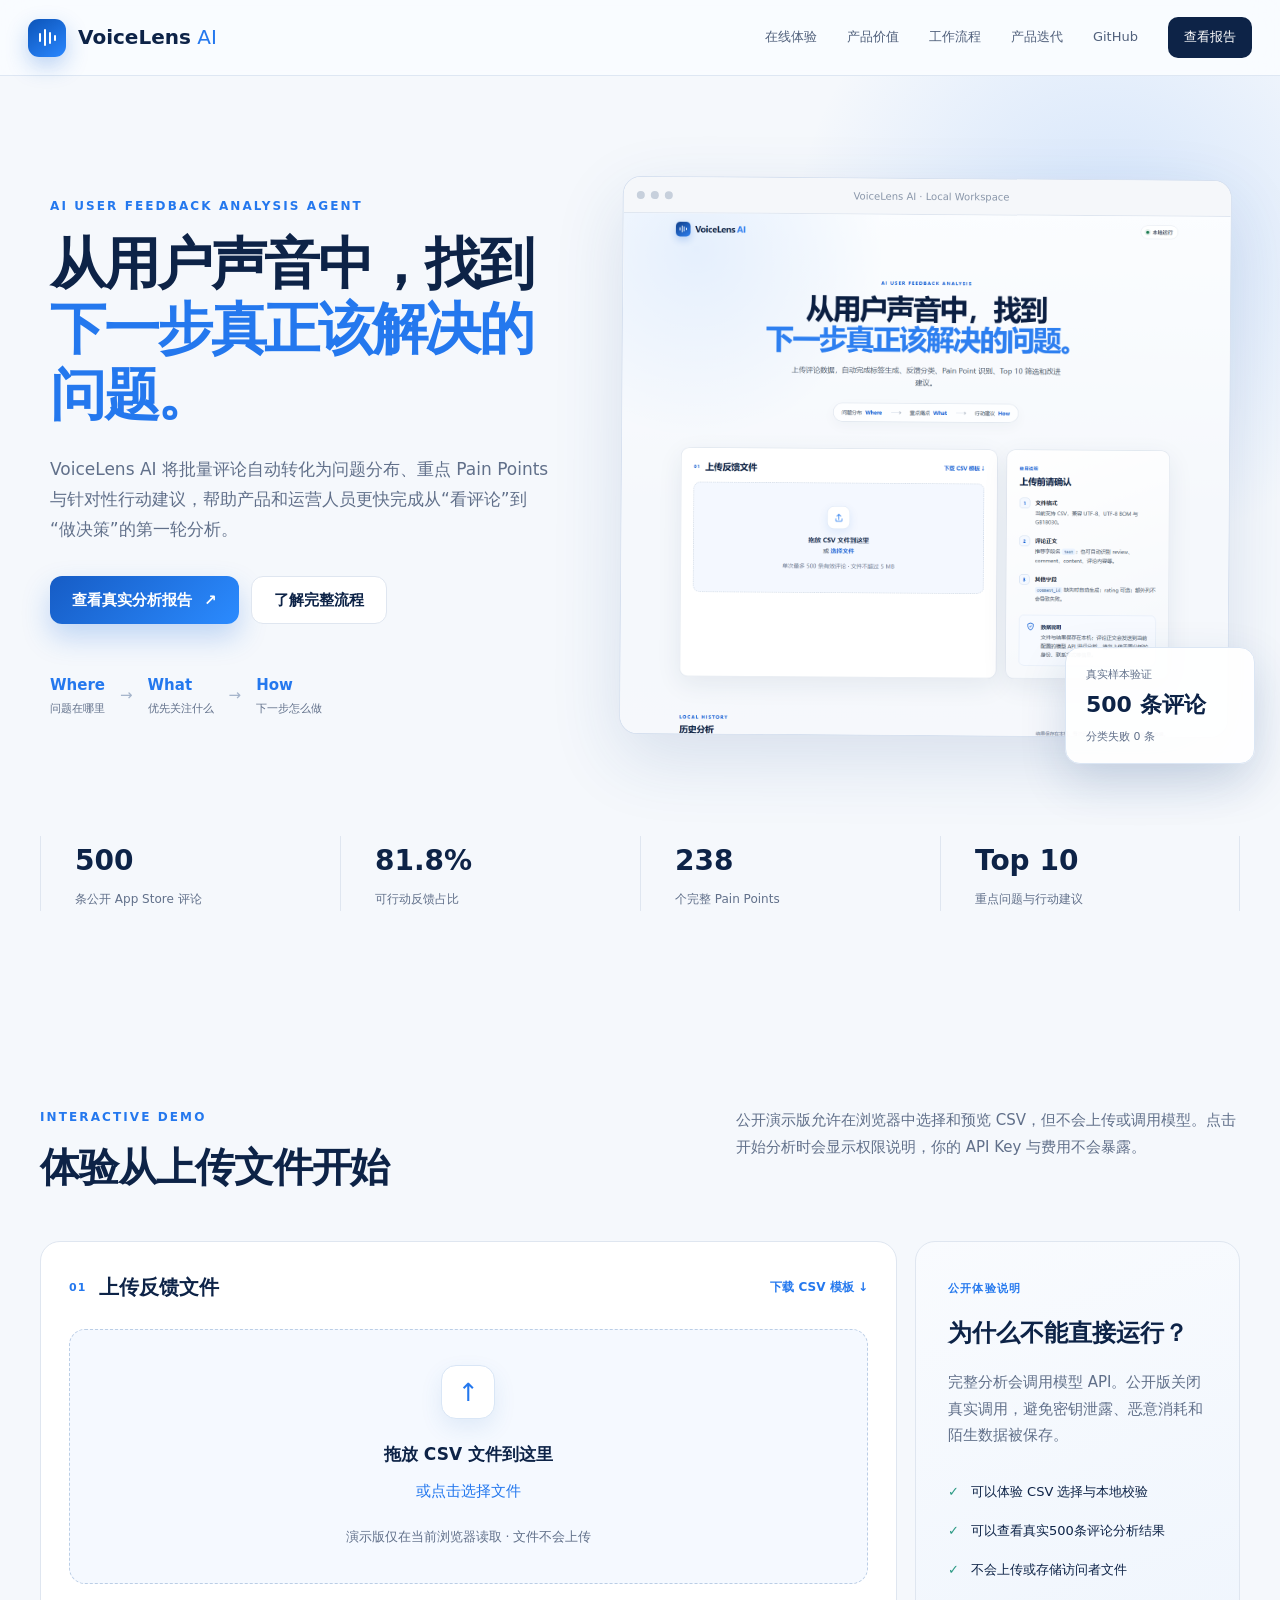
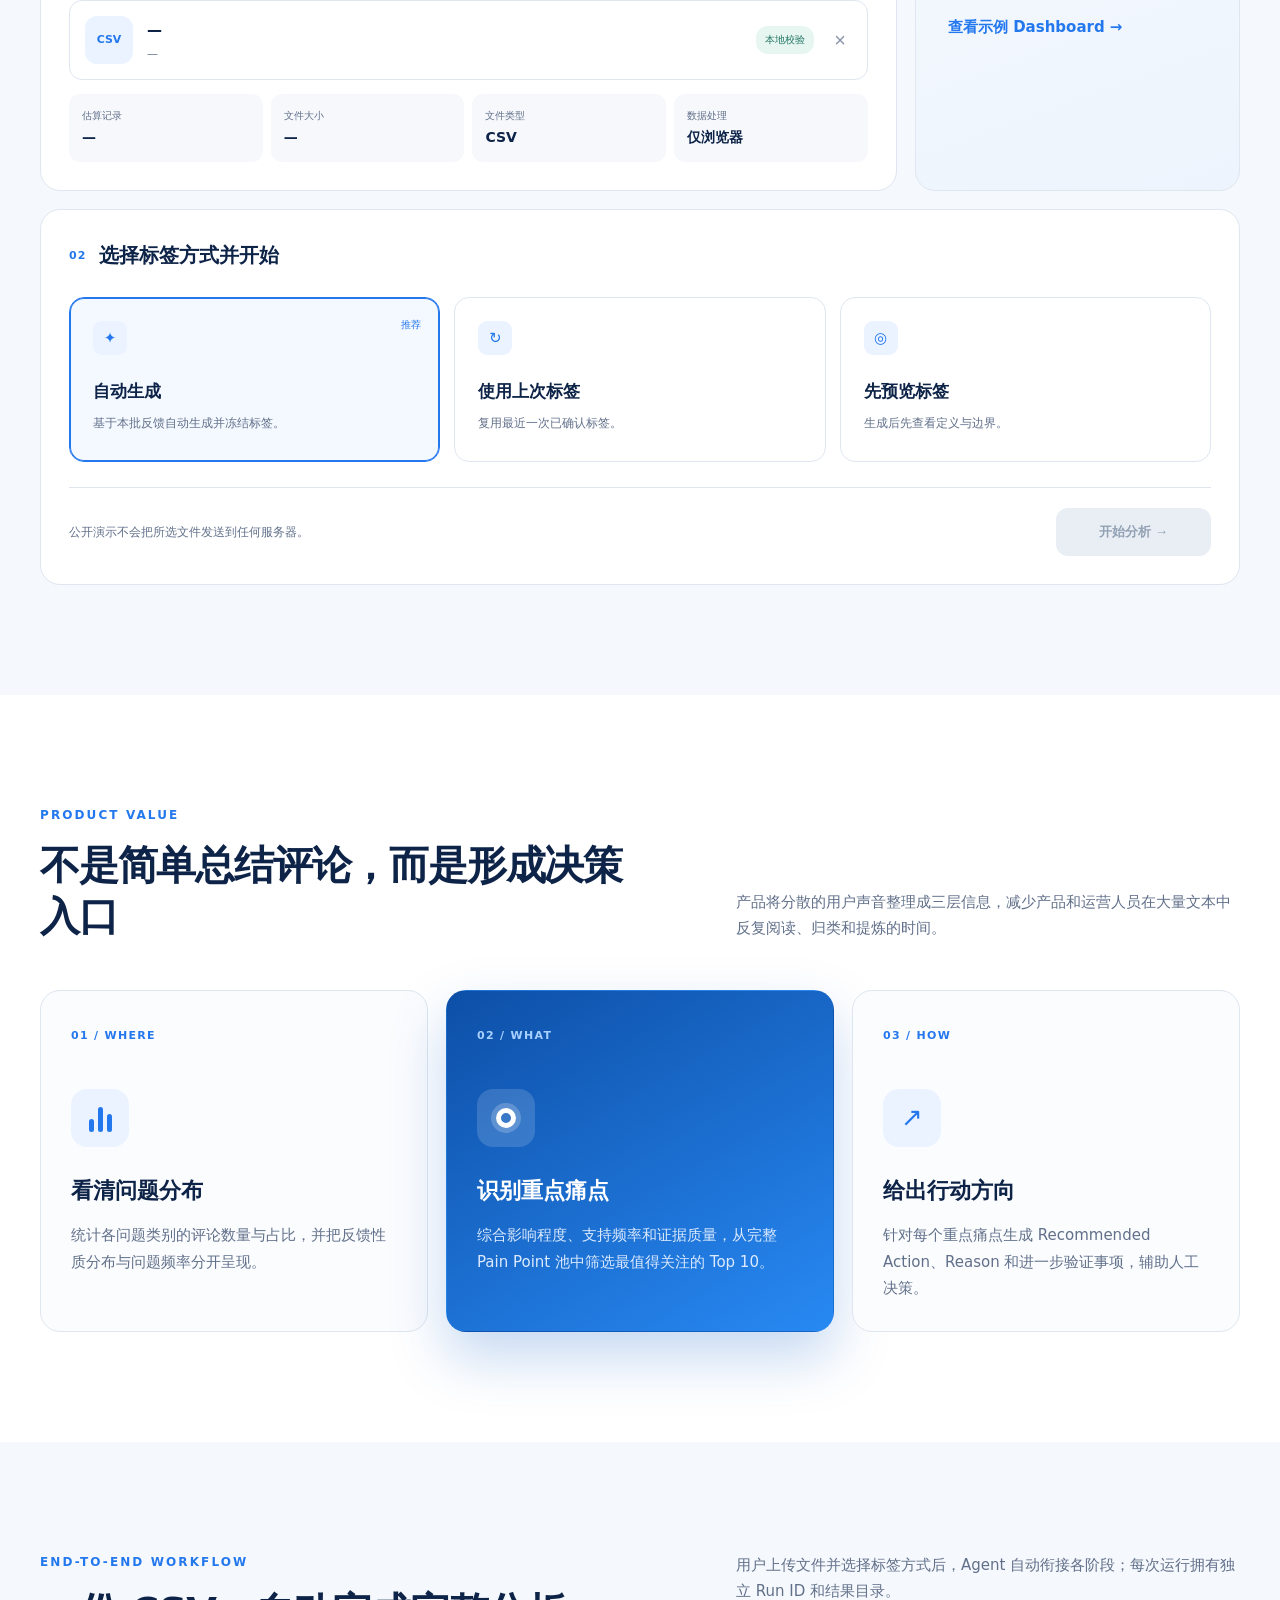
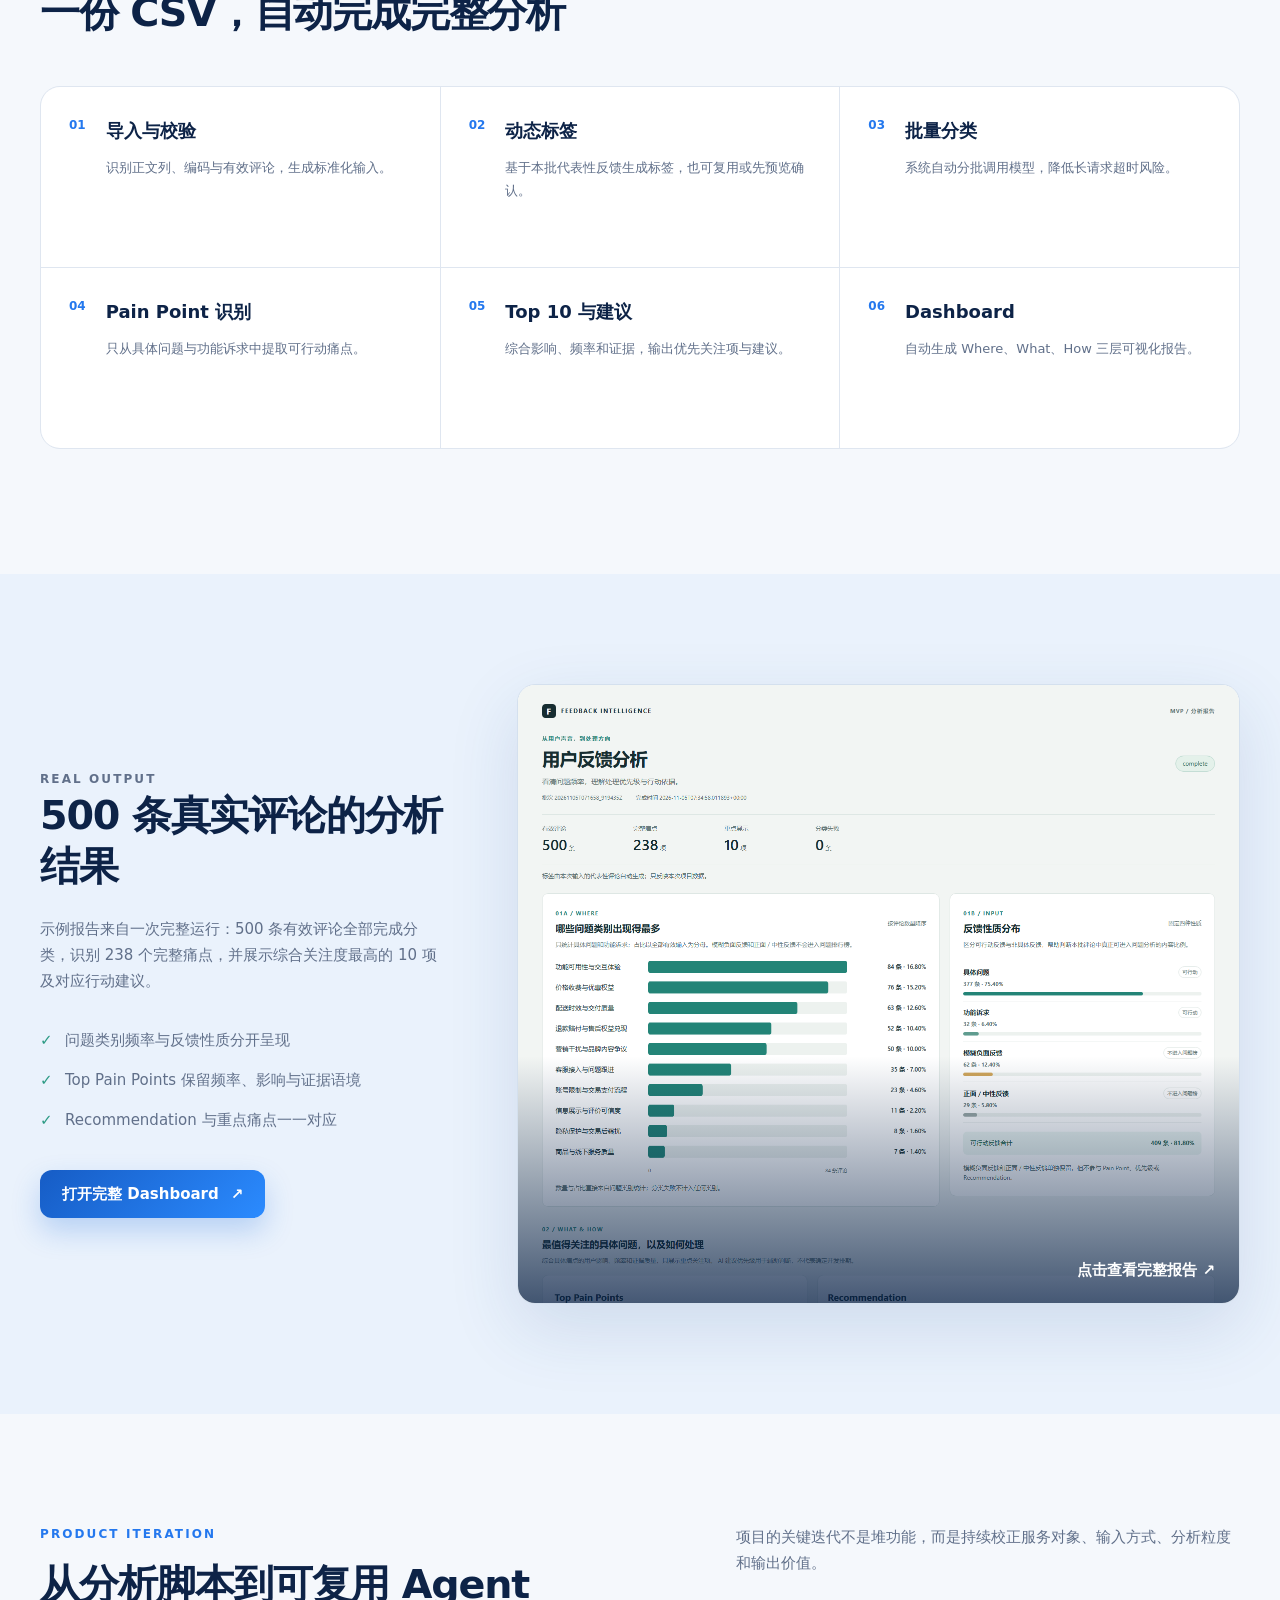
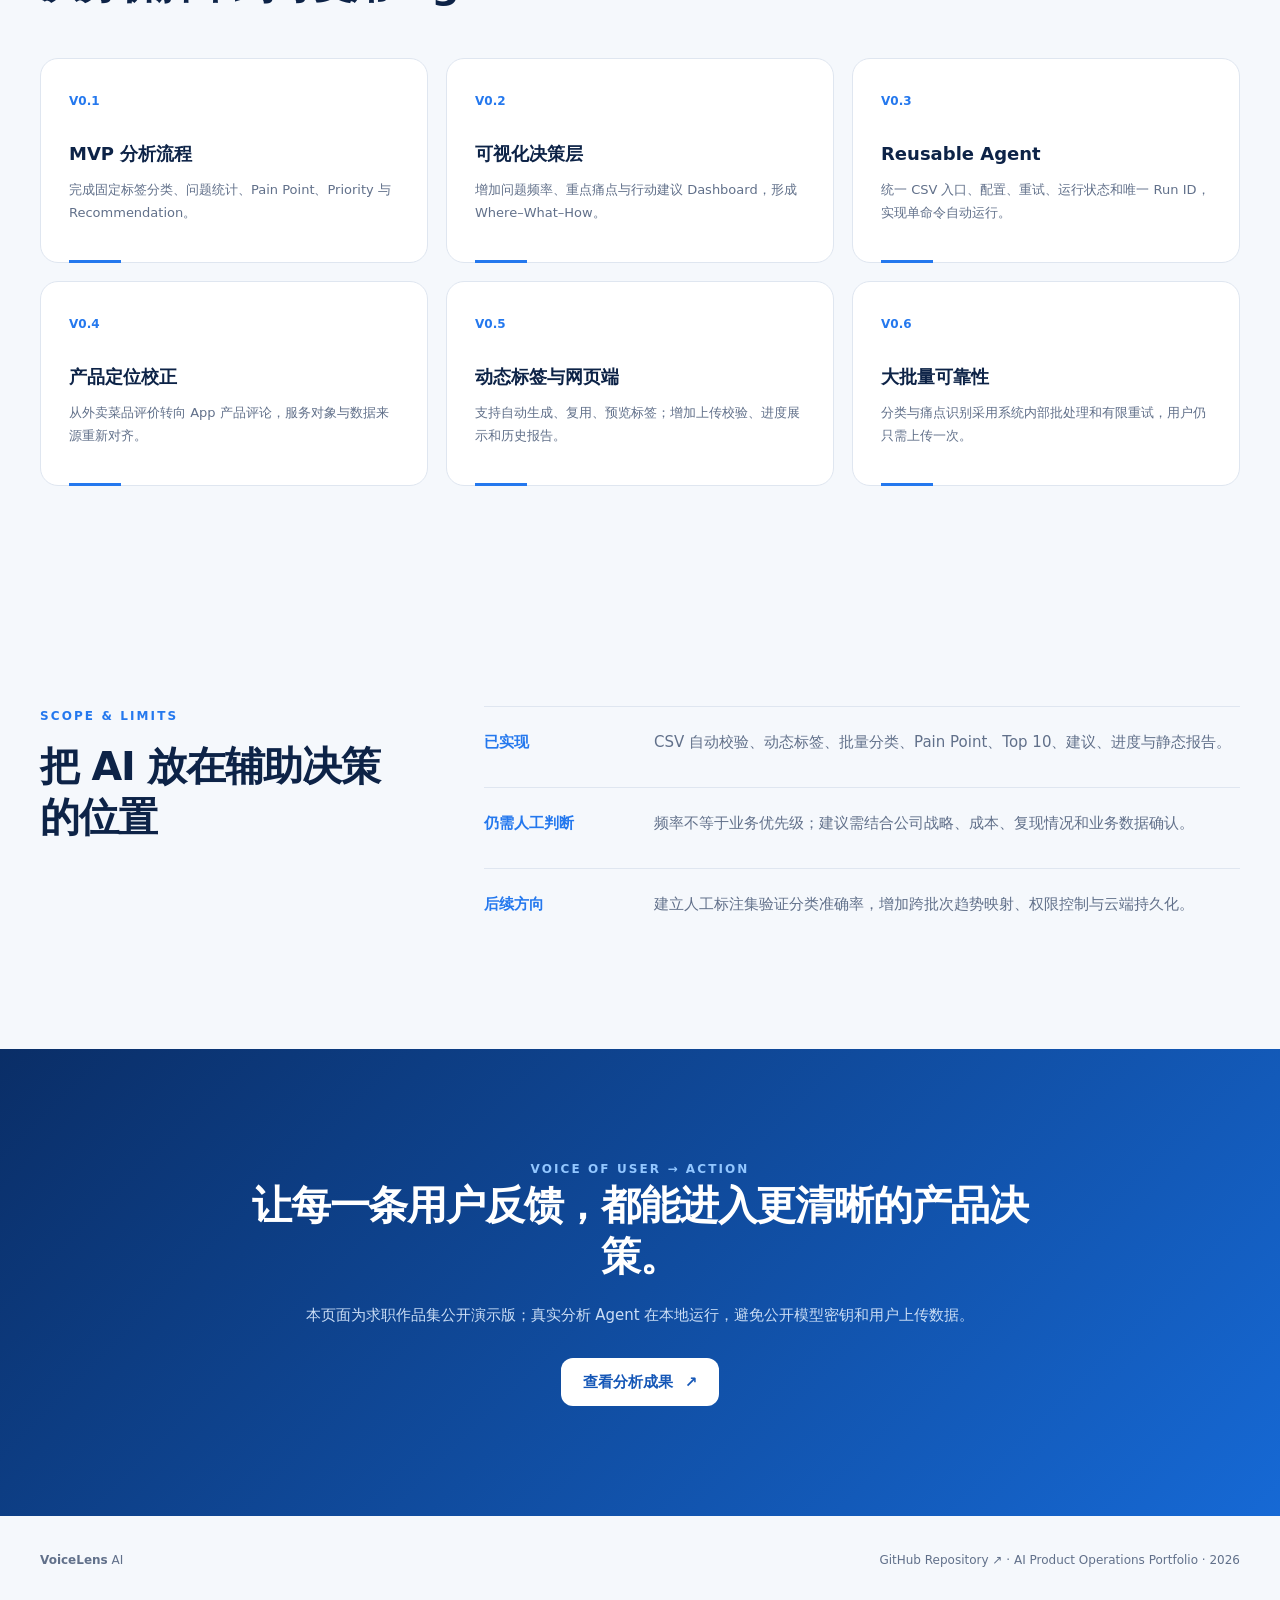
==== index.html @ ce482971 "Launch VoiceLens AI portfolio demo" ====
<!doctype html>
<html lang="zh-CN">
<head>
  <meta charset="utf-8">
  <meta name="viewport" content="width=device-width, initial-scale=1">
  <meta name="description" content="VoiceLens AI：把批量用户反馈转化为问题分布、重点痛点与可行动建议。">
  <meta name="theme-color" content="#f5f8fc">
  <title>VoiceLens AI｜AI 用户反馈分析 Agent</title>
  <link rel="stylesheet" href="styles.css">
  <script defer src="script.js"></script>
</head>
<body>
  <header class="site-header">
    <a class="brand" href="#top" aria-label="VoiceLens AI 首页">
      <span class="brand-mark" aria-hidden="true"><i></i><i></i><i></i><i></i></span>
      <span><strong>VoiceLens</strong> <em>AI</em></span>
    </a>
    <nav aria-label="页面导航">
      <a href="#demo">在线体验</a>
      <a href="#value">产品价值</a>
      <a href="#workflow">工作流程</a>
      <a href="#iteration">产品迭代</a>
      <a href="https://github.com/fhhhh34890-droid/voicelens-ai" target="_blank" rel="noopener">GitHub</a>
      <a class="nav-cta" href="demo/dashboard.html">查看报告</a>
    </nav>
  </header>

  <main id="top">
    <section class="hero">
      <div class="hero-copy">
        <p class="eyebrow">AI USER FEEDBACK ANALYSIS AGENT</p>
        <h1>从用户声音中，找到<br><span>下一步真正该解决的问题。</span></h1>
        <p class="lead">VoiceLens AI 将批量评论自动转化为问题分布、重点 Pain Points 与针对性行动建议，帮助产品和运营人员更快完成从“看评论”到“做决策”的第一轮分析。</p>
        <div class="hero-actions">
          <a class="button primary" href="demo/dashboard.html">查看真实分析报告 <span>↗</span></a>
          <a class="button secondary" href="#workflow">了解完整流程</a>
        </div>
        <div class="hero-flow" aria-label="核心价值链">
          <span>Where<small>问题在哪里</small></span>
          <b>→</b>
          <span>What<small>优先关注什么</small></span>
          <b>→</b>
          <span>How<small>下一步怎么做</small></span>
        </div>
      </div>
      <div class="hero-product">
        <div class="browser-frame">
          <div class="browser-bar"><span></span><span></span><span></span><p>VoiceLens AI · Local Workspace</p></div>
          <img src="assets/voicelens_home.png" alt="VoiceLens AI CSV 上传与自动分析页面" loading="eager">
        </div>
        <div class="floating-card">
          <span>真实样本验证</span>
          <strong>500 条评论</strong>
          <small>分类失败 0 条</small>
        </div>
      </div>
    </section>

    <section class="proof" aria-label="项目结果概览">
      <article><strong>500</strong><span>条公开 App Store 评论</span></article>
      <article><strong>81.8%</strong><span>可行动反馈占比</span></article>
      <article><strong>238</strong><span>个完整 Pain Points</span></article>
      <article><strong>Top 10</strong><span>重点问题与行动建议</span></article>
    </section>

    <section id="demo" class="public-demo section" aria-labelledby="demo-title">
      <div class="section-heading compact">
        <div><p class="eyebrow">INTERACTIVE DEMO</p><h2 id="demo-title">体验从上传文件开始</h2></div>
        <p>公开演示版允许在浏览器中选择和预览 CSV，但不会上传或调用模型。点击开始分析时会显示权限说明，你的 API Key 与费用不会暴露。</p>
      </div>
      <div class="demo-workspace">
        <article class="upload-card">
          <div class="workspace-heading"><span>01</span><h3>上传反馈文件</h3><a href="template.csv" download>下载 CSV 模板 ↓</a></div>
          <label id="dropZone" class="drop-zone" for="csvFile">
            <input id="csvFile" type="file" accept=".csv,text/csv" hidden>
            <span class="upload-symbol" aria-hidden="true">↑</span>
            <strong>拖放 CSV 文件到这里</strong>
            <p>或点击选择文件</p>
            <small>演示版仅在当前浏览器读取 · 文件不会上传</small>
          </label>
          <div id="fileResult" class="file-result" hidden aria-live="polite">
            <span class="csv-badge">CSV</span>
            <div><strong id="selectedName">—</strong><small id="selectedMeta">—</small></div>
            <em>本地校验</em>
            <button id="removeFile" type="button" aria-label="移除文件">×</button>
          </div>
          <div id="validationMetrics" class="validation-metrics" hidden>
            <div><span>估算记录</span><strong id="recordCount">—</strong></div>
            <div><span>文件大小</span><strong id="fileSize">—</strong></div>
            <div><span>文件类型</span><strong>CSV</strong></div>
            <div><span>数据处理</span><strong>仅浏览器</strong></div>
          </div>
        </article>
        <aside class="permission-card">
          <span class="step-label">公开体验说明</span>
          <h3>为什么不能直接运行？</h3>
          <p>完整分析会调用模型 API。公开版关闭真实调用，避免密钥泄露、恶意消耗和陌生数据被保存。</p>
          <ul>
            <li>可以体验 CSV 选择与本地校验</li>
            <li>可以查看真实500条评论分析结果</li>
            <li>不会上传或存储访问者文件</li>
          </ul>
          <a href="demo/dashboard.html">查看示例 Dashboard →</a>
        </aside>
      </div>
      <div class="mode-panel">
        <div class="workspace-heading"><span>02</span><h3>选择标签方式并开始</h3></div>
        <div class="mode-options" role="radiogroup" aria-label="标签方式演示">
          <label class="mode-option selected"><input type="radio" name="labelMode" checked><span>✦</span><strong>自动生成</strong><p>基于本批反馈自动生成并冻结标签。</p><em>推荐</em></label>
          <label class="mode-option"><input type="radio" name="labelMode"><span>↻</span><strong>使用上次标签</strong><p>复用最近一次已确认标签。</p></label>
          <label class="mode-option"><input type="radio" name="labelMode"><span>◎</span><strong>先预览标签</strong><p>生成后先查看定义与边界。</p></label>
        </div>
        <div class="start-row"><p>公开演示不会把所选文件发送到任何服务器。</p><button id="startDemo" type="button" disabled>开始分析 <span>→</span></button></div>
      </div>
    </section>

    <section id="value" class="section value-section">
      <div class="section-heading">
        <div><p class="eyebrow">PRODUCT VALUE</p><h2>不是简单总结评论，而是形成决策入口</h2></div>
        <p>产品将分散的用户声音整理成三层信息，减少产品和运营人员在大量文本中反复阅读、归类和提炼的时间。</p>
      </div>
      <div class="value-grid">
        <article class="value-card">
          <span class="card-index">01 / WHERE</span>
          <div class="icon distribution" aria-hidden="true"><i></i><i></i><i></i></div>
          <h3>看清问题分布</h3>
          <p>统计各问题类别的评论数量与占比，并把反馈性质分布与问题频率分开呈现。</p>
        </article>
        <article class="value-card featured">
          <span class="card-index">02 / WHAT</span>
          <div class="icon focus" aria-hidden="true"><i></i></div>
          <h3>识别重点痛点</h3>
          <p>综合影响程度、支持频率和证据质量，从完整 Pain Point 池中筛选最值得关注的 Top 10。</p>
        </article>
        <article class="value-card">
          <span class="card-index">03 / HOW</span>
          <div class="icon action" aria-hidden="true">↗</div>
          <h3>给出行动方向</h3>
          <p>针对每个重点痛点生成 Recommended Action、Reason 和进一步验证事项，辅助人工决策。</p>
        </article>
      </div>
    </section>

    <section id="workflow" class="section workflow-section">
      <div class="section-heading compact">
        <div><p class="eyebrow">END-TO-END WORKFLOW</p><h2>一份 CSV，自动完成完整分析</h2></div>
        <p>用户上传文件并选择标签方式后，Agent 自动衔接各阶段；每次运行拥有独立 Run ID 和结果目录。</p>
      </div>
      <ol class="workflow">
        <li><span>01</span><div><strong>导入与校验</strong><p>识别正文列、编码与有效评论，生成标准化输入。</p></div></li>
        <li><span>02</span><div><strong>动态标签</strong><p>基于本批代表性反馈生成标签，也可复用或先预览确认。</p></div></li>
        <li><span>03</span><div><strong>批量分类</strong><p>系统自动分批调用模型，降低长请求超时风险。</p></div></li>
        <li><span>04</span><div><strong>Pain Point 识别</strong><p>只从具体问题与功能诉求中提取可行动痛点。</p></div></li>
        <li><span>05</span><div><strong>Top 10 与建议</strong><p>综合影响、频率和证据，输出优先关注项与建议。</p></div></li>
        <li><span>06</span><div><strong>Dashboard</strong><p>自动生成 Where、What、How 三层可视化报告。</p></div></li>
      </ol>
    </section>

    <section class="section demo-section">
      <div class="demo-copy">
        <p class="eyebrow">REAL OUTPUT</p>
        <h2>500 条真实评论的分析结果</h2>
        <p>示例报告来自一次完整运行：500 条有效评论全部完成分类，识别 238 个完整痛点，并展示综合关注度最高的 10 项及对应行动建议。</p>
        <ul>
          <li>问题类别频率与反馈性质分开呈现</li>
          <li>Top Pain Points 保留频率、影响与证据语境</li>
          <li>Recommendation 与重点痛点一一对应</li>
        </ul>
        <a class="button primary" href="demo/dashboard.html">打开完整 Dashboard <span>↗</span></a>
      </div>
      <a class="dashboard-preview" href="demo/dashboard.html" aria-label="打开完整 Dashboard">
        <img src="assets/voicelens_dashboard.png" alt="VoiceLens AI 500条评论分析 Dashboard" loading="lazy">
        <span>点击查看完整报告 ↗</span>
      </a>
    </section>

    <section id="iteration" class="section iteration-section">
      <div class="section-heading compact">
        <div><p class="eyebrow">PRODUCT ITERATION</p><h2>从分析脚本到可复用 Agent</h2></div>
        <p>项目的关键迭代不是堆功能，而是持续校正服务对象、输入方式、分析粒度和输出价值。</p>
      </div>
      <div class="timeline">
        <article><span>V0.1</span><h3>MVP 分析流程</h3><p>完成固定标签分类、问题统计、Pain Point、Priority 与 Recommendation。</p></article>
        <article><span>V0.2</span><h3>可视化决策层</h3><p>增加问题频率、重点痛点与行动建议 Dashboard，形成 Where–What–How。</p></article>
        <article><span>V0.3</span><h3>Reusable Agent</h3><p>统一 CSV 入口、配置、重试、运行状态和唯一 Run ID，实现单命令自动运行。</p></article>
        <article><span>V0.4</span><h3>产品定位校正</h3><p>从外卖菜品评价转向 App 产品评论，服务对象与数据来源重新对齐。</p></article>
        <article><span>V0.5</span><h3>动态标签与网页端</h3><p>支持自动生成、复用、预览标签；增加上传校验、进度展示和历史报告。</p></article>
        <article><span>V0.6</span><h3>大批量可靠性</h3><p>分类与痛点识别采用系统内部批处理和有限重试，用户仍只需上传一次。</p></article>
      </div>
    </section>

    <section class="section boundaries">
      <div><p class="eyebrow">SCOPE & LIMITS</p><h2>把 AI 放在辅助决策的位置</h2></div>
      <div class="boundary-grid">
        <article><strong>已实现</strong><p>CSV 自动校验、动态标签、批量分类、Pain Point、Top 10、建议、进度与静态报告。</p></article>
        <article><strong>仍需人工判断</strong><p>频率不等于业务优先级；建议需结合公司战略、成本、复现情况和业务数据确认。</p></article>
        <article><strong>后续方向</strong><p>建立人工标注集验证分类准确率，增加跨批次趋势映射、权限控制与云端持久化。</p></article>
      </div>
    </section>

    <section class="closing">
      <p class="eyebrow">VOICE OF USER → ACTION</p>
      <h2>让每一条用户反馈，都能进入更清晰的产品决策。</h2>
      <p>本页面为求职作品集公开演示版；真实分析 Agent 在本地运行，避免公开模型密钥和用户上传数据。</p>
      <a class="button primary light" href="demo/dashboard.html">查看分析成果 <span>↗</span></a>
    </section>
  </main>

  <div id="permissionModal" class="modal" hidden role="dialog" aria-modal="true" aria-labelledby="modalTitle">
    <div class="modal-backdrop" data-close-modal></div>
    <div class="modal-card">
      <button class="modal-close" type="button" data-close-modal aria-label="关闭">×</button>
      <span class="lock-icon" aria-hidden="true">◇</span>
      <p class="eyebrow">DEMO ACCESS</p>
      <h2 id="modalTitle">公开演示版无模型调用权限</h2>
      <p>你选择的 CSV 没有被上传或保存。完整 Agent 需要作者配置的模型 API，仅在受控环境中运行。</p>
      <div class="modal-actions"><a class="button primary" href="demo/dashboard.html">查看真实分析结果</a><button type="button" class="button secondary" data-close-modal>返回体验页面</button></div>
    </div>
  </div>

  <footer>
    <span><strong>VoiceLens</strong> AI</span>
    <p><a href="https://github.com/fhhhh34890-droid/voicelens-ai" target="_blank" rel="noopener">GitHub Repository ↗</a> · AI Product Operations Portfolio · 2026</p>
  </footer>
</body>
</html>
---- styles.css ----
:root {
  --ink: #0d2347;
  --muted: #61708a;
  --blue: #2478ee;
  --blue-dark: #1557b7;
  --blue-soft: #eaf3ff;
  --green: #2c9a84;
  --line: #dfe6f0;
  --paper: #ffffff;
  --bg: #f5f8fc;
  --shadow: 0 24px 70px rgba(32, 78, 140, .14);
}

* { box-sizing: border-box; }
html { scroll-behavior: smooth; }
body {
  margin: 0;
  color: var(--ink);
  background: var(--bg);
  font: 15px/1.75 "Segoe UI", "Microsoft YaHei", system-ui, sans-serif;
}
a { color: inherit; text-decoration: none; }
img { display: block; max-width: 100%; }

.site-header {
  position: sticky;
  top: 0;
  z-index: 20;
  display: flex;
  align-items: center;
  justify-content: space-between;
  height: 76px;
  padding: 0 max(28px, calc((100vw - 1280px) / 2));
  background: rgba(250, 252, 255, .88);
  border-bottom: 1px solid rgba(213, 224, 239, .75);
  backdrop-filter: blur(18px);
}
.brand { display: flex; align-items: center; gap: 12px; font-size: 20px; }
.brand em { color: var(--blue); font-style: normal; }
.brand-mark {
  display: flex;
  align-items: center;
  justify-content: center;
  gap: 3px;
  width: 38px;
  height: 38px;
  border-radius: 11px;
  background: linear-gradient(145deg, #0c54b8, #2a87ff);
  box-shadow: 0 9px 22px rgba(25, 101, 211, .28);
}
.brand-mark i { width: 2px; border-radius: 2px; background: white; }
.brand-mark i:nth-child(1) { height: 9px; }
.brand-mark i:nth-child(2) { height: 17px; }
.brand-mark i:nth-child(3) { height: 12px; }
.brand-mark i:nth-child(4) { height: 6px; }
nav { display: flex; align-items: center; gap: 30px; color: #51617c; font-size: 13px; }
nav a:hover { color: var(--blue); }
.nav-cta { padding: 9px 16px; color: white; background: var(--ink); border-radius: 10px; }
nav .nav-cta:hover { color: white; background: var(--blue); }

main { overflow: hidden; }
.hero {
  position: relative;
  display: grid;
  grid-template-columns: minmax(0, .9fr) minmax(520px, 1.1fr);
  align-items: center;
  gap: 72px;
  min-height: 760px;
  max-width: 1380px;
  margin: 0 auto;
  padding: 94px 50px 92px;
}
.hero::before {
  content: "";
  position: absolute;
  z-index: -1;
  width: 650px;
  height: 650px;
  right: -150px;
  top: -160px;
  border-radius: 50%;
  background: radial-gradient(circle, rgba(45, 130, 246, .17), transparent 68%);
}
.eyebrow { margin: 0 0 14px; color: var(--blue); font-size: 12px; font-weight: 750; letter-spacing: 2.1px; }
h1 { margin: 0; font-size: clamp(42px, 4.4vw, 68px); line-height: 1.16; letter-spacing: -2.4px; }
h1 span { color: var(--blue); }
.lead { max-width: 650px; margin: 28px 0 32px; color: var(--muted); font-size: 17px; }
.hero-actions { display: flex; gap: 12px; flex-wrap: wrap; }
.button {
  display: inline-flex;
  align-items: center;
  justify-content: center;
  gap: 12px;
  min-height: 48px;
  padding: 0 22px;
  border-radius: 12px;
  font-weight: 650;
  transition: transform .2s ease, box-shadow .2s ease, background .2s ease;
}
.button:hover { transform: translateY(-2px); }
.button.primary { color: white; background: linear-gradient(135deg, #165cc5, #2b8bff); box-shadow: 0 13px 28px rgba(31, 111, 224, .25); }
.button.secondary { background: white; border: 1px solid var(--line); }
.hero-flow { display: flex; align-items: center; gap: 15px; margin-top: 48px; color: var(--blue); }
.hero-flow span { font-weight: 750; }
.hero-flow small { display: block; color: var(--muted); font-size: 11px; font-weight: 400; }
.hero-flow b { color: #a3b3ca; font-weight: 400; }
.hero-product { position: relative; }
.browser-frame { overflow: hidden; border: 1px solid #d6e0ef; border-radius: 18px; background: white; box-shadow: var(--shadow); transform: rotate(.4deg); }
.browser-bar { display: flex; align-items: center; gap: 6px; height: 36px; padding: 0 13px; border-bottom: 1px solid var(--line); background: #f5f7fa; }
.browser-bar span { width: 8px; height: 8px; border-radius: 50%; background: #c7d0dc; }
.browser-bar p { margin: 0 auto; padding-right: 34px; color: #8a97aa; font-size: 10px; }
.browser-frame img { width: 100%; max-height: 520px; object-fit: cover; object-position: top; }
.floating-card { position: absolute; right: -25px; bottom: -28px; min-width: 190px; padding: 17px 20px; border: 1px solid #dbe6f4; border-radius: 15px; background: rgba(255,255,255,.95); box-shadow: 0 18px 45px rgba(26, 67, 125, .17); }
.floating-card span, .floating-card small { display: block; color: var(--muted); font-size: 11px; }
.floating-card strong { display: block; margin: 2px 0; font-size: 22px; }

.proof { display: grid; grid-template-columns: repeat(4, 1fr); max-width: 1280px; margin: 0 auto; padding: 0 40px 86px; }
.proof article { padding: 0 34px; border-left: 1px solid var(--line); }
.proof article:last-child { border-right: 1px solid var(--line); }
.proof strong { display: block; font-size: 28px; }
.proof span { color: var(--muted); font-size: 12px; }

.public-demo { max-width: 1280px; }
.demo-workspace { display: grid; grid-template-columns: minmax(0, 1.45fr) minmax(310px, .55fr); gap: 18px; }
.upload-card, .permission-card, .mode-panel { border: 1px solid var(--line); border-radius: 20px; background: white; }
.upload-card { padding: 28px; }
.workspace-heading { display: flex; align-items: center; gap: 12px; margin-bottom: 24px; }
.workspace-heading > span, .step-label { color: var(--blue); font-size: 11px; font-weight: 750; letter-spacing: 1.2px; }
.workspace-heading h3 { margin: 0; font-size: 20px; }
.workspace-heading a { margin-left: auto; color: var(--blue); font-size: 12px; font-weight: 650; }
.drop-zone { display: grid; place-items: center; min-height: 255px; padding: 32px; border: 1.5px dashed #bbcee6; border-radius: 16px; background: #f5f9ff; text-align: center; cursor: pointer; transition: border .2s, background .2s; }
.drop-zone:hover, .drop-zone.dragging { border-color: var(--blue); background: #edf5ff; }
.drop-zone.has-file { border-color: #8ac7b8; background: #f1faf7; }
.drop-zone.has-error { border-color: #df8c8c; background: #fff6f6; }
.upload-symbol { display: grid; place-items: center; width: 54px; height: 54px; margin-bottom: 14px; border: 1px solid #d9e6f6; border-radius: 15px; color: var(--blue); background: white; font-size: 25px; box-shadow: 0 9px 22px rgba(42,105,190,.1); }
.drop-zone strong { font-size: 17px; }.drop-zone p { margin: 1px 0 15px; color: var(--blue); }.drop-zone small { color: var(--muted); }
.file-result { display: grid; grid-template-columns: auto 1fr auto auto; align-items: center; gap: 14px; margin-top: 16px; padding: 15px; border: 1px solid var(--line); border-radius: 13px; }
.csv-badge { display: grid; place-items: center; width: 48px; height: 48px; border-radius: 12px; color: var(--blue); background: var(--blue-soft); font-size: 11px; font-weight: 750; }
.file-result div { min-width: 0; }.file-result strong, .file-result small { display: block; overflow: hidden; text-overflow: ellipsis; white-space: nowrap; }.file-result small { color: var(--muted); font-size: 11px; }
.file-result em { padding: 5px 9px; border-radius: 12px; color: #267765; background: #e7f6f1; font-size: 10px; font-style: normal; }
.file-result button { border: 0; color: #8897aa; background: none; font-size: 20px; cursor: pointer; }
.validation-metrics { display: grid; grid-template-columns: repeat(4, 1fr); gap: 8px; margin-top: 14px; }
.validation-metrics div { padding: 13px; border-radius: 11px; background: #f6f8fc; }.validation-metrics span, .validation-metrics strong { display: block; }.validation-metrics span { color: var(--muted); font-size: 10px; }.validation-metrics strong { font-size: 14px; }
.permission-card { padding: 32px; background: linear-gradient(160deg, #f9fbfe, #edf4fd); }
.permission-card h3 { margin: 12px 0 15px; font-size: 24px; }.permission-card > p { color: var(--muted); }
.permission-card ul { padding: 0; margin: 25px 0; list-style: none; }.permission-card li { position: relative; padding: 8px 0 8px 23px; font-size: 13px; }.permission-card li::before { content: "✓"; position: absolute; left: 0; color: var(--green); font-weight: 750; }
.permission-card a { color: var(--blue); font-weight: 650; }
.mode-panel { margin-top: 18px; padding: 28px; }
.mode-options { display: grid; grid-template-columns: repeat(3, 1fr); gap: 14px; }
.mode-option { position: relative; min-height: 165px; padding: 23px; border: 1.5px solid var(--line); border-radius: 15px; cursor: pointer; }
.mode-option input { position: absolute; opacity: 0; }.mode-option.selected { border-color: var(--blue); background: #f4f8ff; box-shadow: inset 0 0 0 1px var(--blue); }
.mode-option > span { display: grid; place-items: center; width: 34px; height: 34px; margin-bottom: 22px; border-radius: 9px; color: var(--blue); background: var(--blue-soft); }
.mode-option strong { display: block; font-size: 17px; }.mode-option p { margin: 6px 0 0; color: var(--muted); font-size: 12px; }.mode-option em { position: absolute; top: 18px; right: 18px; color: var(--blue); font-size: 10px; font-style: normal; }
.start-row { display: flex; align-items: center; justify-content: space-between; gap: 20px; margin-top: 25px; padding-top: 20px; border-top: 1px solid var(--line); }.start-row p { margin: 0; color: var(--muted); font-size: 12px; }
.start-row button { min-width: 155px; min-height: 48px; border: 0; border-radius: 12px; color: white; background: linear-gradient(135deg, #155cc6, #2a87f6); font-weight: 700; cursor: pointer; box-shadow: 0 12px 27px rgba(31,105,210,.22); }.start-row button:disabled { color: #91a0b3; background: #e9eef5; box-shadow: none; cursor: not-allowed; }

.modal[hidden] { display: none; }.modal { position: fixed; z-index: 100; inset: 0; display: grid; place-items: center; padding: 20px; }.modal-backdrop { position: absolute; inset: 0; background: rgba(6,20,45,.62); backdrop-filter: blur(8px); }.modal-card { position: relative; z-index: 1; width: min(560px, 100%); padding: 42px; border-radius: 22px; background: white; box-shadow: 0 35px 100px rgba(0,19,50,.3); text-align: center; }.modal-card h2 { margin-bottom: 18px; font-size: 30px; }.modal-card > p:not(.eyebrow) { color: var(--muted); }.modal-close { position: absolute; top: 15px; right: 18px; border: 0; color: #78869a; background: none; font-size: 25px; cursor: pointer; }.lock-icon { display: grid; place-items: center; width: 58px; height: 58px; margin: 0 auto 18px; border-radius: 50%; color: var(--blue); background: var(--blue-soft); font-size: 27px; }.modal-actions { display: flex; justify-content: center; gap: 10px; margin-top: 28px; flex-wrap: wrap; }.modal-actions button { border: 1px solid var(--line); cursor: pointer; }.modal-open { overflow: hidden; }

.section { max-width: 1280px; margin: 0 auto; padding: 110px 40px; }
.section-heading { display: grid; grid-template-columns: 1.1fr .9fr; gap: 80px; align-items: end; margin-bottom: 48px; }
.section-heading.compact { align-items: start; }
h2 { margin: 0; font-size: clamp(30px, 3.1vw, 46px); line-height: 1.28; letter-spacing: -1.2px; }
.section-heading > p, .demo-copy > p, .closing > p { margin: 0; color: var(--muted); }
.value-section { max-width: none; padding-left: max(40px, calc((100vw - 1200px) / 2)); padding-right: max(40px, calc((100vw - 1200px) / 2)); background: white; }
.value-grid { display: grid; grid-template-columns: repeat(3, 1fr); gap: 18px; }
.value-card { min-height: 320px; padding: 30px; border: 1px solid var(--line); border-radius: 20px; background: #fbfcfe; }
.value-card.featured { color: white; border-color: transparent; background: linear-gradient(150deg, #0d4fa7, #2889f3); box-shadow: 0 25px 55px rgba(25, 100, 205, .25); }
.card-index { color: var(--blue); font-size: 11px; font-weight: 750; letter-spacing: 1.3px; }
.featured .card-index { color: #a9d1ff; }
.icon { display: grid; place-items: center; width: 58px; height: 58px; margin: 42px 0 25px; border-radius: 16px; color: var(--blue); background: var(--blue-soft); font-size: 26px; }
.featured .icon { color: white; background: rgba(255,255,255,.15); }
.icon.distribution { display: flex; align-items: end; justify-content: center; gap: 4px; padding-bottom: 15px; }
.icon.distribution i { width: 5px; background: var(--blue); border-radius: 3px; }
.icon.distribution i:nth-child(1) { height: 13px; }.icon.distribution i:nth-child(2) { height: 25px; }.icon.distribution i:nth-child(3) { height: 18px; }
.icon.focus i { width: 20px; height: 20px; border: 5px solid var(--blue); border-radius: 50%; box-shadow: 0 0 0 5px rgba(36,120,238,.2); }
.featured .icon.focus i { border-color: white; box-shadow: 0 0 0 5px rgba(255,255,255,.2); }
.value-card h3 { margin: 0 0 12px; font-size: 22px; }
.value-card p { margin: 0; color: var(--muted); }
.value-card.featured p { color: #dbeaff; }

.workflow { display: grid; grid-template-columns: repeat(3, 1fr); gap: 1px; padding: 0; overflow: hidden; border: 1px solid var(--line); border-radius: 20px; background: var(--line); list-style: none; }
.workflow li { display: flex; gap: 20px; min-height: 180px; padding: 28px; background: white; }
.workflow li > span { color: var(--blue); font-size: 12px; font-weight: 750; }
.workflow strong { font-size: 18px; }
.workflow p { margin: 11px 0 0; color: var(--muted); font-size: 13px; }

.demo-section { display: grid; grid-template-columns: .72fr 1.28fr; gap: 70px; align-items: center; max-width: none; padding-left: max(40px, calc((100vw - 1200px) / 2)); padding-right: max(40px, calc((100vw - 1200px) / 2)); background: #eaf2fc; }
.demo-copy h2 { margin-bottom: 24px; }
.demo-copy ul { margin: 25px 0 30px; padding: 0; color: var(--muted); list-style: none; }
.demo-copy li { position: relative; padding: 7px 0 7px 25px; }
.demo-copy li::before { content: "✓"; position: absolute; left: 0; color: var(--green); font-weight: 750; }
.dashboard-preview { position: relative; overflow: hidden; max-height: 620px; border: 1px solid #d4e0ee; border-radius: 18px; background: white; box-shadow: var(--shadow); }
.dashboard-preview img { width: 100%; }
.dashboard-preview::after { content: ""; position: absolute; inset: 60% 0 0; background: linear-gradient(transparent, rgba(7,32,70,.75)); }
.dashboard-preview span { position: absolute; z-index: 2; right: 24px; bottom: 20px; color: white; font-weight: 700; }

.iteration-section { max-width: 1280px; }
.timeline { display: grid; grid-template-columns: repeat(3, 1fr); gap: 18px; }
.timeline article { position: relative; min-height: 205px; padding: 28px; border: 1px solid var(--line); border-radius: 18px; background: white; }
.timeline article::after { content: ""; position: absolute; left: 28px; bottom: -1px; width: 52px; height: 3px; background: var(--blue); }
.timeline span { color: var(--blue); font-size: 12px; font-weight: 750; }
.timeline h3 { margin: 25px 0 10px; font-size: 18px; }
.timeline p { margin: 0; color: var(--muted); font-size: 13px; }

.boundaries { display: grid; grid-template-columns: .65fr 1.35fr; gap: 80px; }
.boundary-grid { display: grid; gap: 10px; }
.boundary-grid article { display: grid; grid-template-columns: 140px 1fr; gap: 30px; padding: 22px 0; border-top: 1px solid var(--line); }
.boundary-grid strong { color: var(--blue); }
.boundary-grid p { margin: 0; color: var(--muted); }

.closing { padding: 110px 40px; text-align: center; color: white; background: linear-gradient(135deg, #0a2e67, #1669d5); }
.closing .eyebrow { color: #93c7ff; }
.closing h2 { max-width: 850px; margin: 0 auto 20px; }
.closing > p:not(.eyebrow) { color: #caddf5; }
.button.light { margin-top: 30px; color: var(--blue-dark); background: white; box-shadow: none; }
footer { display: flex; justify-content: space-between; max-width: 1280px; margin: 0 auto; padding: 34px 40px; color: var(--muted); font-size: 12px; }
footer p { margin: 0; }

@media (max-width: 1050px) {
  .hero { grid-template-columns: 1fr; gap: 55px; padding-top: 75px; }
  .hero-product { max-width: 800px; }
  .proof { grid-template-columns: repeat(2, 1fr); gap: 28px 0; }
  .proof article:nth-child(2) { border-right: 1px solid var(--line); }
  .section-heading, .demo-section, .boundaries { grid-template-columns: 1fr; gap: 35px; }
  .workflow, .timeline { grid-template-columns: repeat(2, 1fr); }
  .dashboard-preview { max-height: 520px; }
  .demo-workspace { grid-template-columns: 1fr; }
}

@media (max-width: 720px) {
  .site-header { height: 66px; padding: 0 18px; }
  .brand { font-size: 17px; }.brand-mark { width: 34px; height: 34px; }
  nav a:not(.nav-cta) { display: none; }
  .hero { min-height: auto; padding: 70px 20px 80px; }
  h1 { font-size: 42px; letter-spacing: -1.5px; }
  .lead { font-size: 15px; }
  .hero-flow { gap: 9px; }
  .hero-flow small { font-size: 9px; }
  .floating-card { right: 8px; bottom: -45px; }
  .proof { padding: 0 20px 65px; }
  .proof article { padding: 0 15px; }
  .proof strong { font-size: 23px; }
  .mode-options, .validation-metrics { grid-template-columns: 1fr; }
  .file-result { grid-template-columns: auto minmax(0,1fr) auto; }.file-result em { display: none; }
  .start-row { align-items: stretch; flex-direction: column; }.start-row button { width: 100%; }
  .modal-card { padding: 35px 22px; }.modal-card h2 { font-size: 26px; }
  .section, .value-section, .demo-section { padding: 80px 20px; }
  .section-heading { margin-bottom: 34px; }
  .value-grid, .workflow, .timeline { grid-template-columns: 1fr; }
  .value-card { min-height: 280px; }
  .workflow li { min-height: 150px; }
  .boundary-grid article { grid-template-columns: 1fr; gap: 8px; }
  .dashboard-preview { max-height: 400px; }
  .closing { padding: 85px 20px; }
  footer { padding: 28px 20px; }
}

@media (prefers-reduced-motion: reduce) {
  html { scroll-behavior: auto; }
  *, *::before, *::after { transition: none !important; }
}
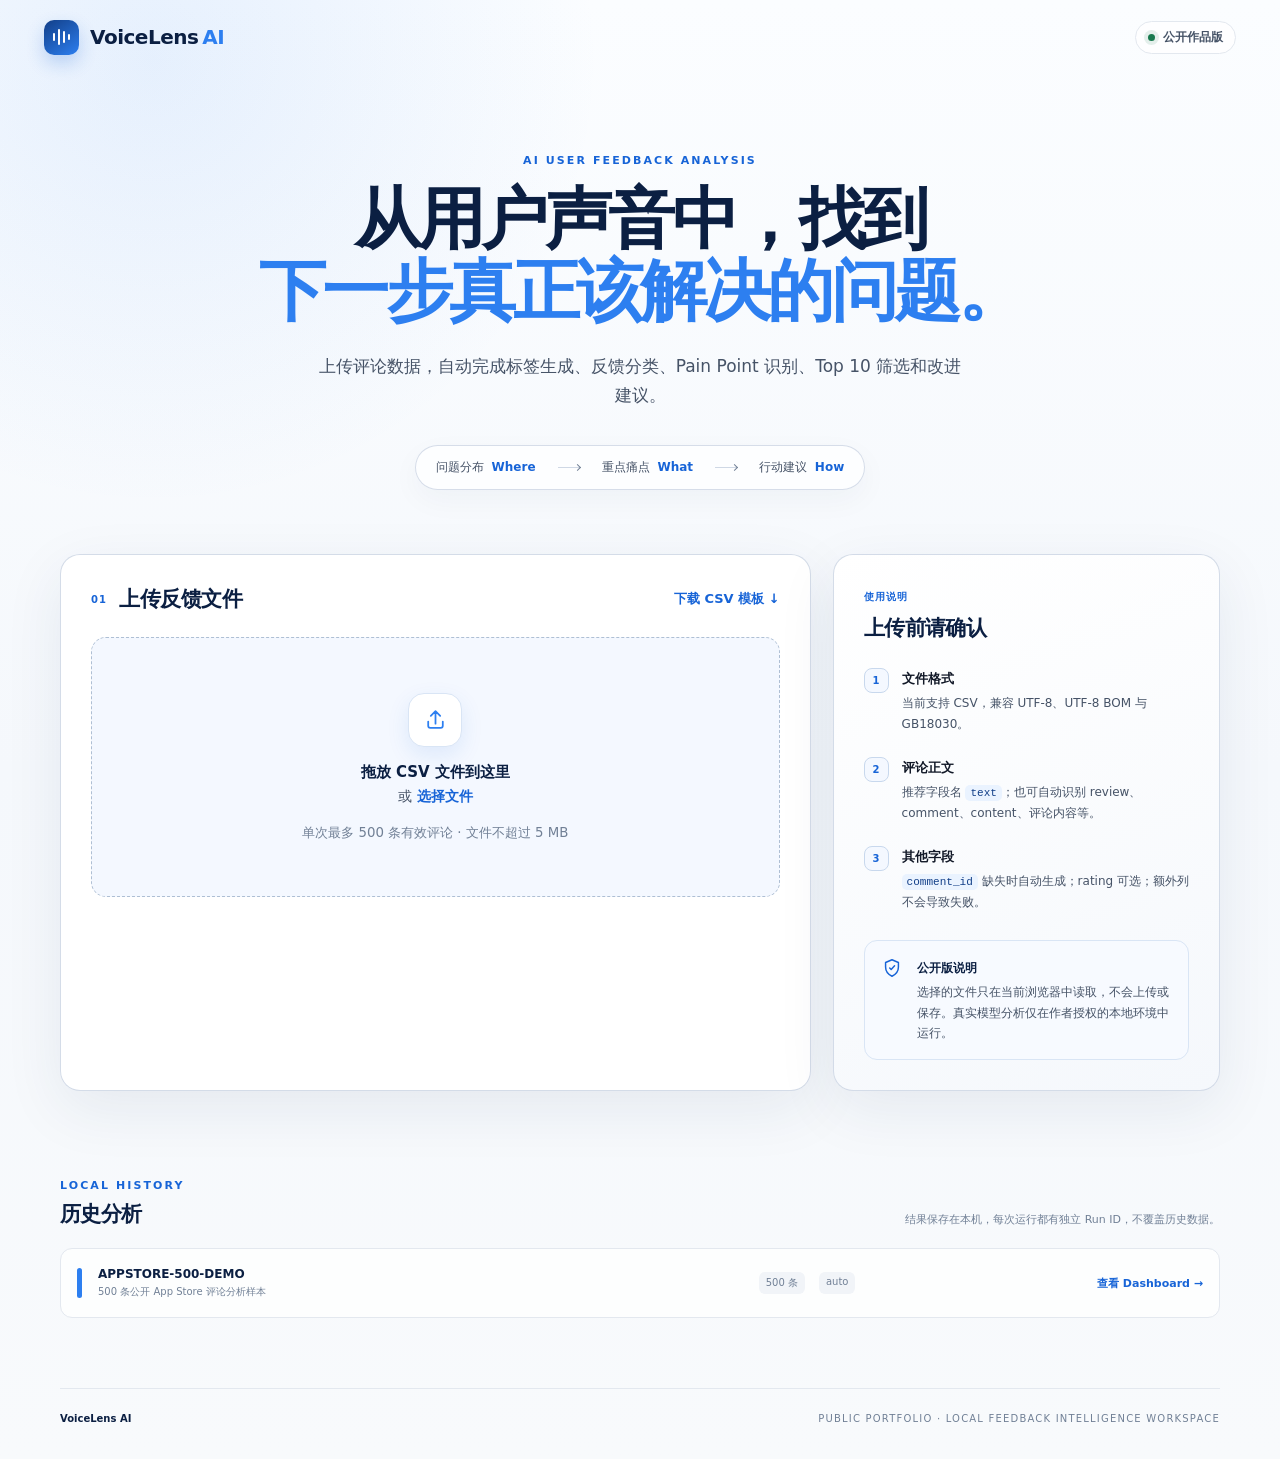
==== commit 658890c8: "Make public homepage match the local product UI" ====
--- a/index.html
+++ b/index.html
@@ -3,224 +3,185 @@
 <head>
   <meta charset="utf-8">
   <meta name="viewport" content="width=device-width, initial-scale=1">
-  <meta name="description" content="VoiceLens AI：把批量用户反馈转化为问题分布、重点痛点与可行动建议。">
-  <meta name="theme-color" content="#f5f8fc">
-  <title>VoiceLens AI｜AI 用户反馈分析 Agent</title>
+  <meta name="description" content="VoiceLens AI：将用户反馈转化为问题分布、重点痛点与可行动建议。">
+  <title>VoiceLens AI · 用户反馈分析</title>
   <link rel="stylesheet" href="styles.css">
   <script defer src="script.js"></script>
 </head>
 <body>
   <header class="site-header">
-    <a class="brand" href="#top" aria-label="VoiceLens AI 首页">
-      <span class="brand-mark" aria-hidden="true"><i></i><i></i><i></i><i></i></span>
-      <span><strong>VoiceLens</strong> <em>AI</em></span>
+    <a class="brand" href="/" aria-label="VoiceLens AI 首页">
+      <span class="brand-mark" aria-hidden="true">
+        <span></span><span></span><span></span><span></span>
+      </span>
+      <span>
+        <strong>VoiceLens</strong><em>AI</em>
+      </span>
     </a>
-    <nav aria-label="页面导航">
-      <a href="#demo">在线体验</a>
-      <a href="#value">产品价值</a>
-      <a href="#workflow">工作流程</a>
-      <a href="#iteration">产品迭代</a>
-      <a href="https://github.com/fhhhh34890-droid/voicelens-ai" target="_blank" rel="noopener">GitHub</a>
-      <a class="nav-cta" href="demo/dashboard.html">查看报告</a>
-    </nav>
+    <div class="local-badge"><span></span>公开作品版</div>
   </header>
 
-  <main id="top">
-    <section class="hero">
-      <div class="hero-copy">
-        <p class="eyebrow">AI USER FEEDBACK ANALYSIS AGENT</p>
-        <h1>从用户声音中，找到<br><span>下一步真正该解决的问题。</span></h1>
-        <p class="lead">VoiceLens AI 将批量评论自动转化为问题分布、重点 Pain Points 与针对性行动建议，帮助产品和运营人员更快完成从“看评论”到“做决策”的第一轮分析。</p>
-        <div class="hero-actions">
-          <a class="button primary" href="demo/dashboard.html">查看真实分析报告 <span>↗</span></a>
-          <a class="button secondary" href="#workflow">了解完整流程</a>
-        </div>
-        <div class="hero-flow" aria-label="核心价值链">
-          <span>Where<small>问题在哪里</small></span>
-          <b>→</b>
-          <span>What<small>优先关注什么</small></span>
-          <b>→</b>
-          <span>How<small>下一步怎么做</small></span>
-        </div>
-      </div>
-      <div class="hero-product">
-        <div class="browser-frame">
-          <div class="browser-bar"><span></span><span></span><span></span><p>VoiceLens AI · Local Workspace</p></div>
-          <img src="assets/voicelens_home.png" alt="VoiceLens AI CSV 上传与自动分析页面" loading="eager">
-        </div>
-        <div class="floating-card">
-          <span>真实样本验证</span>
-          <strong>500 条评论</strong>
-          <small>分类失败 0 条</small>
-        </div>
+  <main>
+    <section class="hero" aria-labelledby="page-title">
+      <p class="eyebrow">AI USER FEEDBACK ANALYSIS</p>
+      <h1 id="page-title">从用户声音中，找到<br><span>下一步真正该解决的问题。</span></h1>
+      <p class="hero-copy">上传评论数据，自动完成标签生成、反馈分类、Pain Point 识别、Top 10 筛选和改进建议。</p>
+      <div class="hero-flow" aria-label="分析流程">
+        <span>问题分布 <b>Where</b></span><i></i>
+        <span>重点痛点 <b>What</b></span><i></i>
+        <span>行动建议 <b>How</b></span>
       </div>
     </section>
 
-    <section class="proof" aria-label="项目结果概览">
-      <article><strong>500</strong><span>条公开 App Store 评论</span></article>
-      <article><strong>81.8%</strong><span>可行动反馈占比</span></article>
-      <article><strong>238</strong><span>个完整 Pain Points</span></article>
-      <article><strong>Top 10</strong><span>重点问题与行动建议</span></article>
+    <section class="workspace-grid">
+      <article class="panel upload-panel" aria-labelledby="upload-title">
+        <div class="panel-heading">
+          <div>
+            <span class="step-number">01</span>
+            <h2 id="upload-title">上传反馈文件</h2>
+          </div>
+          <a class="text-link" href="template.csv" download>下载 CSV 模板 <span aria-hidden="true">↓</span></a>
+        </div>
+
+        <div id="dropZone" class="drop-zone" tabindex="0" role="button" aria-controls="fileInput">
+          <input id="fileInput" type="file" accept=".csv,text/csv" hidden>
+          <div class="upload-icon" aria-hidden="true">
+            <svg viewBox="0 0 24 24"><path d="M12 16V4m0 0L7.5 8.5M12 4l4.5 4.5M5 14v4a2 2 0 0 0 2 2h10a2 2 0 0 0 2-2v-4"/></svg>
+          </div>
+          <p><strong>拖放 CSV 文件到这里</strong></p>
+          <p>或 <button id="browseButton" type="button" class="inline-button">选择文件</button></p>
+          <small>单次最多 500 条有效评论 · 文件不超过 5 MB</small>
+        </div>
+
+        <div id="fileSummary" class="file-summary is-hidden" aria-live="polite">
+          <div class="file-type">CSV</div>
+          <div class="file-meta">
+            <strong id="fileName"></strong>
+            <span id="fileSize"></span>
+          </div>
+          <span id="fileStatus" class="status-pill">正在校验</span>
+          <button id="removeFile" class="icon-button" type="button" aria-label="移除文件">×</button>
+        </div>
+
+        <div id="message" class="message is-hidden" role="alert"></div>
+
+        <div id="validationResult" class="validation is-hidden">
+          <div class="metric-row">
+            <div><span>读取记录</span><strong id="inputRecords">—</strong></div>
+            <div><span>有效评论</span><strong id="validRecords">—</strong></div>
+            <div><span>正文列</span><strong id="textColumn">—</strong></div>
+            <div><span>文件编码</span><strong id="fileEncoding">—</strong></div>
+          </div>
+          <details class="preview-block">
+            <summary>查看前 10 条标准化预览</summary>
+            <div class="table-wrap">
+              <table>
+                <thead><tr><th>Comment ID</th><th>Text</th></tr></thead>
+                <tbody id="previewBody"></tbody>
+              </table>
+            </div>
+          </details>
+          <div id="warnings" class="warnings is-hidden"></div>
+        </div>
+      </article>
+
+      <aside class="panel guide-panel" aria-labelledby="guide-title">
+        <span class="step-number">使用说明</span>
+        <h2 id="guide-title">上传前请确认</h2>
+        <ul class="check-list">
+          <li><span>1</span><div><strong>文件格式</strong><p>当前支持 CSV，兼容 UTF-8、UTF-8 BOM 与 GB18030。</p></div></li>
+          <li><span>2</span><div><strong>评论正文</strong><p>推荐字段名 <code>text</code>；也可自动识别 review、comment、content、评论内容等。</p></div></li>
+          <li><span>3</span><div><strong>其他字段</strong><p><code>comment_id</code> 缺失时自动生成；rating 可选；额外列不会导致失败。</p></div></li>
+        </ul>
+        <div class="privacy-note">
+          <svg viewBox="0 0 24 24" aria-hidden="true"><path d="M12 3 5 6v5c0 4.6 2.7 8 7 10 4.3-2 7-5.4 7-10V6l-7-3Z"/><path d="m9.5 12 1.6 1.6 3.7-4"/></svg>
+          <div><strong>公开版说明</strong><p>选择的文件只在当前浏览器中读取，不会上传或保存。真实模型分析仅在作者授权的本地环境中运行。</p></div>
+        </div>
+      </aside>
     </section>
 
-    <section id="demo" class="public-demo section" aria-labelledby="demo-title">
-      <div class="section-heading compact">
-        <div><p class="eyebrow">INTERACTIVE DEMO</p><h2 id="demo-title">体验从上传文件开始</h2></div>
-        <p>公开演示版允许在浏览器中选择和预览 CSV，但不会上传或调用模型。点击开始分析时会显示权限说明，你的 API Key 与费用不会暴露。</p>
+    <section id="analysisSetup" class="panel setup-panel is-hidden" aria-labelledby="setup-title">
+      <div class="panel-heading">
+        <div><span class="step-number">02</span><h2 id="setup-title">选择标签方式并开始</h2></div>
       </div>
-      <div class="demo-workspace">
-        <article class="upload-card">
-          <div class="workspace-heading"><span>01</span><h3>上传反馈文件</h3><a href="template.csv" download>下载 CSV 模板 ↓</a></div>
-          <label id="dropZone" class="drop-zone" for="csvFile">
-            <input id="csvFile" type="file" accept=".csv,text/csv" hidden>
-            <span class="upload-symbol" aria-hidden="true">↑</span>
-            <strong>拖放 CSV 文件到这里</strong>
-            <p>或点击选择文件</p>
-            <small>演示版仅在当前浏览器读取 · 文件不会上传</small>
-          </label>
-          <div id="fileResult" class="file-result" hidden aria-live="polite">
-            <span class="csv-badge">CSV</span>
-            <div><strong id="selectedName">—</strong><small id="selectedMeta">—</small></div>
-            <em>本地校验</em>
-            <button id="removeFile" type="button" aria-label="移除文件">×</button>
-          </div>
-          <div id="validationMetrics" class="validation-metrics" hidden>
-            <div><span>估算记录</span><strong id="recordCount">—</strong></div>
-            <div><span>文件大小</span><strong id="fileSize">—</strong></div>
-            <div><span>文件类型</span><strong>CSV</strong></div>
-            <div><span>数据处理</span><strong>仅浏览器</strong></div>
-          </div>
-        </article>
-        <aside class="permission-card">
-          <span class="step-label">公开体验说明</span>
-          <h3>为什么不能直接运行？</h3>
-          <p>完整分析会调用模型 API。公开版关闭真实调用，避免密钥泄露、恶意消耗和陌生数据被保存。</p>
-          <ul>
-            <li>可以体验 CSV 选择与本地校验</li>
-            <li>可以查看真实500条评论分析结果</li>
-            <li>不会上传或存储访问者文件</li>
-          </ul>
-          <a href="demo/dashboard.html">查看示例 Dashboard →</a>
-        </aside>
+      <div class="mode-grid" role="radiogroup" aria-label="标签方式">
+        <label class="mode-card is-selected">
+          <input type="radio" name="labelsMode" value="auto" checked>
+          <span class="mode-icon">✦</span>
+          <strong>自动生成</strong>
+          <p>根据本批反馈生成并冻结标签，随后自动完成全部分析。</p>
+          <em>推荐</em>
+        </label>
+        <label class="mode-card">
+          <input type="radio" name="labelsMode" value="reuse">
+          <span class="mode-icon">↻</span>
+          <strong>使用上次标签</strong>
+          <p>复用最近一次已确认标签，适合同类产品的连续分析。</p>
+        </label>
+        <label class="mode-card">
+          <input type="radio" name="labelsMode" value="preview">
+          <span class="mode-icon">◎</span>
+          <strong>先预览标签</strong>
+          <p>生成后暂停，查看标签定义与边界，确认后继续。</p>
+        </label>
       </div>
-      <div class="mode-panel">
-        <div class="workspace-heading"><span>02</span><h3>选择标签方式并开始</h3></div>
-        <div class="mode-options" role="radiogroup" aria-label="标签方式演示">
-          <label class="mode-option selected"><input type="radio" name="labelMode" checked><span>✦</span><strong>自动生成</strong><p>基于本批反馈自动生成并冻结标签。</p><em>推荐</em></label>
-          <label class="mode-option"><input type="radio" name="labelMode"><span>↻</span><strong>使用上次标签</strong><p>复用最近一次已确认标签。</p></label>
-          <label class="mode-option"><input type="radio" name="labelMode"><span>◎</span><strong>先预览标签</strong><p>生成后先查看定义与边界。</p></label>
-        </div>
-        <div class="start-row"><p>公开演示不会把所选文件发送到任何服务器。</p><button id="startDemo" type="button" disabled>开始分析 <span>→</span></button></div>
+      <div class="setup-actions">
+        <p>公开作品链接用于展示产品流程；真实模型调用需要作者授权。</p>
+        <button id="startAnalysis" class="primary-button" type="button">开始分析 <span>→</span></button>
       </div>
     </section>
 
-    <section id="value" class="section value-section">
+    <section id="progressPanel" class="panel progress-panel is-hidden" aria-labelledby="progress-title">
+      <div class="progress-heading">
+        <div><span class="step-number">03</span><h2 id="progress-title">分析进度</h2></div>
+        <strong id="progressPercent">0%</strong>
+      </div>
+      <div class="progress-track"><span id="progressBar"></span></div>
+      <p id="stageLabel" class="stage-label">正在准备分析任务</p>
+      <ol class="stage-list">
+        <li data-threshold="8"><span></span>准备数据</li>
+        <li data-threshold="18"><span></span>生成标签</li>
+        <li data-threshold="24"><span></span>分类反馈</li>
+        <li data-threshold="54"><span></span>识别痛点</li>
+        <li data-threshold="88"><span></span>生成建议</li>
+        <li data-threshold="96"><span></span>生成报告</li>
+      </ol>
+      <div id="progressError" class="message error is-hidden" role="alert"></div>
+    </section>
+
+    <section id="labelReview" class="panel review-panel is-hidden" aria-labelledby="review-title">
+      <div class="panel-heading">
+        <div><span class="step-number">标签确认</span><h2 id="review-title">检查本批反馈标签</h2></div>
+      </div>
+      <p class="section-intro">标签已经通过结构校验并冻结。确认后，分析会在同一个 Run 中继续。</p>
+      <div id="labelCards" class="label-grid"></div>
+      <div class="review-actions"><button id="confirmLabels" class="primary-button" type="button">确认并继续分析 <span>→</span></button></div>
+    </section>
+
+    <section id="resultPanel" class="panel result-panel is-hidden" aria-labelledby="result-title">
+      <div class="result-copy">
+        <span class="success-mark">✓</span>
+        <div><span class="step-number">分析完成</span><h2 id="result-title">Dashboard 已生成</h2><p id="resultRunId"></p></div>
+      </div>
+      <a id="openReport" class="primary-button" href="#" target="_blank" rel="noopener">打开分析报告 <span>↗</span></a>
+    </section>
+
+    <section class="history-section" aria-labelledby="history-title">
       <div class="section-heading">
-        <div><p class="eyebrow">PRODUCT VALUE</p><h2>不是简单总结评论，而是形成决策入口</h2></div>
-        <p>产品将分散的用户声音整理成三层信息，减少产品和运营人员在大量文本中反复阅读、归类和提炼的时间。</p>
+        <div><p class="eyebrow">LOCAL HISTORY</p><h2 id="history-title">历史分析</h2></div>
+        <p>结果保存在本机，每次运行都有独立 Run ID，不覆盖历史数据。</p>
       </div>
-      <div class="value-grid">
-        <article class="value-card">
-          <span class="card-index">01 / WHERE</span>
-          <div class="icon distribution" aria-hidden="true"><i></i><i></i><i></i></div>
-          <h3>看清问题分布</h3>
-          <p>统计各问题类别的评论数量与占比，并把反馈性质分布与问题频率分开呈现。</p>
-        </article>
-        <article class="value-card featured">
-          <span class="card-index">02 / WHAT</span>
-          <div class="icon focus" aria-hidden="true"><i></i></div>
-          <h3>识别重点痛点</h3>
-          <p>综合影响程度、支持频率和证据质量，从完整 Pain Point 池中筛选最值得关注的 Top 10。</p>
-        </article>
-        <article class="value-card">
-          <span class="card-index">03 / HOW</span>
-          <div class="icon action" aria-hidden="true">↗</div>
-          <h3>给出行动方向</h3>
-          <p>针对每个重点痛点生成 Recommended Action、Reason 和进一步验证事项，辅助人工决策。</p>
+      <div class="history-list">
+        <article class="history-item">
+          <div class="history-status complete"></div>
+          <div><strong>APPSTORE-500-DEMO</strong><span>500 条公开 App Store 评论分析样本</span></div>
+          <div class="history-meta"><span>500 条</span><span>auto</span></div>
+          <a href="demo/dashboard.html" target="_blank" rel="noopener">查看 Dashboard →</a>
         </article>
       </div>
     </section>
-
-    <section id="workflow" class="section workflow-section">
-      <div class="section-heading compact">
-        <div><p class="eyebrow">END-TO-END WORKFLOW</p><h2>一份 CSV，自动完成完整分析</h2></div>
-        <p>用户上传文件并选择标签方式后，Agent 自动衔接各阶段；每次运行拥有独立 Run ID 和结果目录。</p>
-      </div>
-      <ol class="workflow">
-        <li><span>01</span><div><strong>导入与校验</strong><p>识别正文列、编码与有效评论，生成标准化输入。</p></div></li>
-        <li><span>02</span><div><strong>动态标签</strong><p>基于本批代表性反馈生成标签，也可复用或先预览确认。</p></div></li>
-        <li><span>03</span><div><strong>批量分类</strong><p>系统自动分批调用模型，降低长请求超时风险。</p></div></li>
-        <li><span>04</span><div><strong>Pain Point 识别</strong><p>只从具体问题与功能诉求中提取可行动痛点。</p></div></li>
-        <li><span>05</span><div><strong>Top 10 与建议</strong><p>综合影响、频率和证据，输出优先关注项与建议。</p></div></li>
-        <li><span>06</span><div><strong>Dashboard</strong><p>自动生成 Where、What、How 三层可视化报告。</p></div></li>
-      </ol>
-    </section>
-
-    <section class="section demo-section">
-      <div class="demo-copy">
-        <p class="eyebrow">REAL OUTPUT</p>
-        <h2>500 条真实评论的分析结果</h2>
-        <p>示例报告来自一次完整运行：500 条有效评论全部完成分类，识别 238 个完整痛点，并展示综合关注度最高的 10 项及对应行动建议。</p>
-        <ul>
-          <li>问题类别频率与反馈性质分开呈现</li>
-          <li>Top Pain Points 保留频率、影响与证据语境</li>
-          <li>Recommendation 与重点痛点一一对应</li>
-        </ul>
-        <a class="button primary" href="demo/dashboard.html">打开完整 Dashboard <span>↗</span></a>
-      </div>
-      <a class="dashboard-preview" href="demo/dashboard.html" aria-label="打开完整 Dashboard">
-        <img src="assets/voicelens_dashboard.png" alt="VoiceLens AI 500条评论分析 Dashboard" loading="lazy">
-        <span>点击查看完整报告 ↗</span>
-      </a>
-    </section>
-
-    <section id="iteration" class="section iteration-section">
-      <div class="section-heading compact">
-        <div><p class="eyebrow">PRODUCT ITERATION</p><h2>从分析脚本到可复用 Agent</h2></div>
-        <p>项目的关键迭代不是堆功能，而是持续校正服务对象、输入方式、分析粒度和输出价值。</p>
-      </div>
-      <div class="timeline">
-        <article><span>V0.1</span><h3>MVP 分析流程</h3><p>完成固定标签分类、问题统计、Pain Point、Priority 与 Recommendation。</p></article>
-        <article><span>V0.2</span><h3>可视化决策层</h3><p>增加问题频率、重点痛点与行动建议 Dashboard，形成 Where–What–How。</p></article>
-        <article><span>V0.3</span><h3>Reusable Agent</h3><p>统一 CSV 入口、配置、重试、运行状态和唯一 Run ID，实现单命令自动运行。</p></article>
-        <article><span>V0.4</span><h3>产品定位校正</h3><p>从外卖菜品评价转向 App 产品评论，服务对象与数据来源重新对齐。</p></article>
-        <article><span>V0.5</span><h3>动态标签与网页端</h3><p>支持自动生成、复用、预览标签；增加上传校验、进度展示和历史报告。</p></article>
-        <article><span>V0.6</span><h3>大批量可靠性</h3><p>分类与痛点识别采用系统内部批处理和有限重试，用户仍只需上传一次。</p></article>
-      </div>
-    </section>
-
-    <section class="section boundaries">
-      <div><p class="eyebrow">SCOPE & LIMITS</p><h2>把 AI 放在辅助决策的位置</h2></div>
-      <div class="boundary-grid">
-        <article><strong>已实现</strong><p>CSV 自动校验、动态标签、批量分类、Pain Point、Top 10、建议、进度与静态报告。</p></article>
-        <article><strong>仍需人工判断</strong><p>频率不等于业务优先级；建议需结合公司战略、成本、复现情况和业务数据确认。</p></article>
-        <article><strong>后续方向</strong><p>建立人工标注集验证分类准确率，增加跨批次趋势映射、权限控制与云端持久化。</p></article>
-      </div>
-    </section>
-
-    <section class="closing">
-      <p class="eyebrow">VOICE OF USER → ACTION</p>
-      <h2>让每一条用户反馈，都能进入更清晰的产品决策。</h2>
-      <p>本页面为求职作品集公开演示版；真实分析 Agent 在本地运行，避免公开模型密钥和用户上传数据。</p>
-      <a class="button primary light" href="demo/dashboard.html">查看分析成果 <span>↗</span></a>
-    </section>
   </main>
 
-  <div id="permissionModal" class="modal" hidden role="dialog" aria-modal="true" aria-labelledby="modalTitle">
-    <div class="modal-backdrop" data-close-modal></div>
-    <div class="modal-card">
-      <button class="modal-close" type="button" data-close-modal aria-label="关闭">×</button>
-      <span class="lock-icon" aria-hidden="true">◇</span>
-      <p class="eyebrow">DEMO ACCESS</p>
-      <h2 id="modalTitle">公开演示版无模型调用权限</h2>
-      <p>你选择的 CSV 没有被上传或保存。完整 Agent 需要作者配置的模型 API，仅在受控环境中运行。</p>
-      <div class="modal-actions"><a class="button primary" href="demo/dashboard.html">查看真实分析结果</a><button type="button" class="button secondary" data-close-modal>返回体验页面</button></div>
-    </div>
-  </div>
-
-  <footer>
-    <span><strong>VoiceLens</strong> AI</span>
-    <p><a href="https://github.com/fhhhh34890-droid/voicelens-ai" target="_blank" rel="noopener">GitHub Repository ↗</a> · AI Product Operations Portfolio · 2026</p>
-  </footer>
+  <footer><span>VoiceLens AI</span><p>Public portfolio · Local feedback intelligence workspace</p></footer>
 </body>
 </html>
--- a/styles.css
+++ b/styles.css
@@ -1,261 +1,232 @@
 :root {
-  --ink: #0d2347;
-  --muted: #61708a;
-  --blue: #2478ee;
-  --blue-dark: #1557b7;
-  --blue-soft: #eaf3ff;
-  --green: #2c9a84;
-  --line: #dfe6f0;
-  --paper: #ffffff;
-  --bg: #f5f8fc;
-  --shadow: 0 24px 70px rgba(32, 78, 140, .14);
+  --blue-950: #0b1f42;
+  --blue-800: #123f88;
+  --blue-650: #1764d7;
+  --blue-500: #2d7ff0;
+  --blue-100: #eaf3ff;
+  --blue-50: #f4f8ff;
+  --gray-950: #111827;
+  --gray-700: #465367;
+  --gray-500: #718096;
+  --gray-300: #cfd8e5;
+  --gray-200: #e3e8ef;
+  --gray-100: #f1f4f8;
+  --gray-50: #f7f9fc;
+  --white: #fff;
+  --success: #18794e;
+  --danger: #c13636;
+  --shadow: 0 18px 60px rgba(27, 49, 85, .08);
+  --radius: 20px;
 }
 
 * { box-sizing: border-box; }
 html { scroll-behavior: smooth; }
 body {
   margin: 0;
-  color: var(--ink);
-  background: var(--bg);
-  font: 15px/1.75 "Segoe UI", "Microsoft YaHei", system-ui, sans-serif;
-}
-a { color: inherit; text-decoration: none; }
-img { display: block; max-width: 100%; }
+  min-width: 320px;
+  color: var(--gray-950);
+  background:
+    radial-gradient(circle at 12% 4%, rgba(45,127,240,.10), transparent 28rem),
+    linear-gradient(180deg, #fbfdff 0, #f5f8fc 48rem, #f8fafc 100%);
+  font-family: Inter, "PingFang SC", "Microsoft YaHei", system-ui, sans-serif;
+  -webkit-font-smoothing: antialiased;
+}
+button, input { font: inherit; }
+button, a { -webkit-tap-highlight-color: transparent; }
+a { color: inherit; }
 
 .site-header {
-  position: sticky;
-  top: 0;
-  z-index: 20;
+  height: 74px;
+  max-width: 1240px;
+  margin: 0 auto;
+  padding: 0 24px;
   display: flex;
   align-items: center;
   justify-content: space-between;
-  height: 76px;
-  padding: 0 max(28px, calc((100vw - 1280px) / 2));
-  background: rgba(250, 252, 255, .88);
-  border-bottom: 1px solid rgba(213, 224, 239, .75);
-  backdrop-filter: blur(18px);
-}
-.brand { display: flex; align-items: center; gap: 12px; font-size: 20px; }
-.brand em { color: var(--blue); font-style: normal; }
-.brand-mark {
-  display: flex;
-  align-items: center;
-  justify-content: center;
-  gap: 3px;
-  width: 38px;
-  height: 38px;
-  border-radius: 11px;
-  background: linear-gradient(145deg, #0c54b8, #2a87ff);
-  box-shadow: 0 9px 22px rgba(25, 101, 211, .28);
-}
-.brand-mark i { width: 2px; border-radius: 2px; background: white; }
-.brand-mark i:nth-child(1) { height: 9px; }
-.brand-mark i:nth-child(2) { height: 17px; }
-.brand-mark i:nth-child(3) { height: 12px; }
-.brand-mark i:nth-child(4) { height: 6px; }
-nav { display: flex; align-items: center; gap: 30px; color: #51617c; font-size: 13px; }
-nav a:hover { color: var(--blue); }
-.nav-cta { padding: 9px 16px; color: white; background: var(--ink); border-radius: 10px; }
-nav .nav-cta:hover { color: white; background: var(--blue); }
-
-main { overflow: hidden; }
-.hero {
-  position: relative;
-  display: grid;
-  grid-template-columns: minmax(0, .9fr) minmax(520px, 1.1fr);
-  align-items: center;
-  gap: 72px;
-  min-height: 760px;
-  max-width: 1380px;
-  margin: 0 auto;
-  padding: 94px 50px 92px;
-}
-.hero::before {
-  content: "";
-  position: absolute;
-  z-index: -1;
-  width: 650px;
-  height: 650px;
-  right: -150px;
-  top: -160px;
-  border-radius: 50%;
-  background: radial-gradient(circle, rgba(45, 130, 246, .17), transparent 68%);
-}
-.eyebrow { margin: 0 0 14px; color: var(--blue); font-size: 12px; font-weight: 750; letter-spacing: 2.1px; }
-h1 { margin: 0; font-size: clamp(42px, 4.4vw, 68px); line-height: 1.16; letter-spacing: -2.4px; }
-h1 span { color: var(--blue); }
-.lead { max-width: 650px; margin: 28px 0 32px; color: var(--muted); font-size: 17px; }
-.hero-actions { display: flex; gap: 12px; flex-wrap: wrap; }
-.button {
-  display: inline-flex;
-  align-items: center;
-  justify-content: center;
-  gap: 12px;
-  min-height: 48px;
-  padding: 0 22px;
-  border-radius: 12px;
-  font-weight: 650;
-  transition: transform .2s ease, box-shadow .2s ease, background .2s ease;
-}
-.button:hover { transform: translateY(-2px); }
-.button.primary { color: white; background: linear-gradient(135deg, #165cc5, #2b8bff); box-shadow: 0 13px 28px rgba(31, 111, 224, .25); }
-.button.secondary { background: white; border: 1px solid var(--line); }
-.hero-flow { display: flex; align-items: center; gap: 15px; margin-top: 48px; color: var(--blue); }
-.hero-flow span { font-weight: 750; }
-.hero-flow small { display: block; color: var(--muted); font-size: 11px; font-weight: 400; }
-.hero-flow b { color: #a3b3ca; font-weight: 400; }
-.hero-product { position: relative; }
-.browser-frame { overflow: hidden; border: 1px solid #d6e0ef; border-radius: 18px; background: white; box-shadow: var(--shadow); transform: rotate(.4deg); }
-.browser-bar { display: flex; align-items: center; gap: 6px; height: 36px; padding: 0 13px; border-bottom: 1px solid var(--line); background: #f5f7fa; }
-.browser-bar span { width: 8px; height: 8px; border-radius: 50%; background: #c7d0dc; }
-.browser-bar p { margin: 0 auto; padding-right: 34px; color: #8a97aa; font-size: 10px; }
-.browser-frame img { width: 100%; max-height: 520px; object-fit: cover; object-position: top; }
-.floating-card { position: absolute; right: -25px; bottom: -28px; min-width: 190px; padding: 17px 20px; border: 1px solid #dbe6f4; border-radius: 15px; background: rgba(255,255,255,.95); box-shadow: 0 18px 45px rgba(26, 67, 125, .17); }
-.floating-card span, .floating-card small { display: block; color: var(--muted); font-size: 11px; }
-.floating-card strong { display: block; margin: 2px 0; font-size: 22px; }
-
-.proof { display: grid; grid-template-columns: repeat(4, 1fr); max-width: 1280px; margin: 0 auto; padding: 0 40px 86px; }
-.proof article { padding: 0 34px; border-left: 1px solid var(--line); }
-.proof article:last-child { border-right: 1px solid var(--line); }
-.proof strong { display: block; font-size: 28px; }
-.proof span { color: var(--muted); font-size: 12px; }
-
-.public-demo { max-width: 1280px; }
-.demo-workspace { display: grid; grid-template-columns: minmax(0, 1.45fr) minmax(310px, .55fr); gap: 18px; }
-.upload-card, .permission-card, .mode-panel { border: 1px solid var(--line); border-radius: 20px; background: white; }
-.upload-card { padding: 28px; }
-.workspace-heading { display: flex; align-items: center; gap: 12px; margin-bottom: 24px; }
-.workspace-heading > span, .step-label { color: var(--blue); font-size: 11px; font-weight: 750; letter-spacing: 1.2px; }
-.workspace-heading h3 { margin: 0; font-size: 20px; }
-.workspace-heading a { margin-left: auto; color: var(--blue); font-size: 12px; font-weight: 650; }
-.drop-zone { display: grid; place-items: center; min-height: 255px; padding: 32px; border: 1.5px dashed #bbcee6; border-radius: 16px; background: #f5f9ff; text-align: center; cursor: pointer; transition: border .2s, background .2s; }
-.drop-zone:hover, .drop-zone.dragging { border-color: var(--blue); background: #edf5ff; }
-.drop-zone.has-file { border-color: #8ac7b8; background: #f1faf7; }
-.drop-zone.has-error { border-color: #df8c8c; background: #fff6f6; }
-.upload-symbol { display: grid; place-items: center; width: 54px; height: 54px; margin-bottom: 14px; border: 1px solid #d9e6f6; border-radius: 15px; color: var(--blue); background: white; font-size: 25px; box-shadow: 0 9px 22px rgba(42,105,190,.1); }
-.drop-zone strong { font-size: 17px; }.drop-zone p { margin: 1px 0 15px; color: var(--blue); }.drop-zone small { color: var(--muted); }
-.file-result { display: grid; grid-template-columns: auto 1fr auto auto; align-items: center; gap: 14px; margin-top: 16px; padding: 15px; border: 1px solid var(--line); border-radius: 13px; }
-.csv-badge { display: grid; place-items: center; width: 48px; height: 48px; border-radius: 12px; color: var(--blue); background: var(--blue-soft); font-size: 11px; font-weight: 750; }
-.file-result div { min-width: 0; }.file-result strong, .file-result small { display: block; overflow: hidden; text-overflow: ellipsis; white-space: nowrap; }.file-result small { color: var(--muted); font-size: 11px; }
-.file-result em { padding: 5px 9px; border-radius: 12px; color: #267765; background: #e7f6f1; font-size: 10px; font-style: normal; }
-.file-result button { border: 0; color: #8897aa; background: none; font-size: 20px; cursor: pointer; }
-.validation-metrics { display: grid; grid-template-columns: repeat(4, 1fr); gap: 8px; margin-top: 14px; }
-.validation-metrics div { padding: 13px; border-radius: 11px; background: #f6f8fc; }.validation-metrics span, .validation-metrics strong { display: block; }.validation-metrics span { color: var(--muted); font-size: 10px; }.validation-metrics strong { font-size: 14px; }
-.permission-card { padding: 32px; background: linear-gradient(160deg, #f9fbfe, #edf4fd); }
-.permission-card h3 { margin: 12px 0 15px; font-size: 24px; }.permission-card > p { color: var(--muted); }
-.permission-card ul { padding: 0; margin: 25px 0; list-style: none; }.permission-card li { position: relative; padding: 8px 0 8px 23px; font-size: 13px; }.permission-card li::before { content: "✓"; position: absolute; left: 0; color: var(--green); font-weight: 750; }
-.permission-card a { color: var(--blue); font-weight: 650; }
-.mode-panel { margin-top: 18px; padding: 28px; }
-.mode-options { display: grid; grid-template-columns: repeat(3, 1fr); gap: 14px; }
-.mode-option { position: relative; min-height: 165px; padding: 23px; border: 1.5px solid var(--line); border-radius: 15px; cursor: pointer; }
-.mode-option input { position: absolute; opacity: 0; }.mode-option.selected { border-color: var(--blue); background: #f4f8ff; box-shadow: inset 0 0 0 1px var(--blue); }
-.mode-option > span { display: grid; place-items: center; width: 34px; height: 34px; margin-bottom: 22px; border-radius: 9px; color: var(--blue); background: var(--blue-soft); }
-.mode-option strong { display: block; font-size: 17px; }.mode-option p { margin: 6px 0 0; color: var(--muted); font-size: 12px; }.mode-option em { position: absolute; top: 18px; right: 18px; color: var(--blue); font-size: 10px; font-style: normal; }
-.start-row { display: flex; align-items: center; justify-content: space-between; gap: 20px; margin-top: 25px; padding-top: 20px; border-top: 1px solid var(--line); }.start-row p { margin: 0; color: var(--muted); font-size: 12px; }
-.start-row button { min-width: 155px; min-height: 48px; border: 0; border-radius: 12px; color: white; background: linear-gradient(135deg, #155cc6, #2a87f6); font-weight: 700; cursor: pointer; box-shadow: 0 12px 27px rgba(31,105,210,.22); }.start-row button:disabled { color: #91a0b3; background: #e9eef5; box-shadow: none; cursor: not-allowed; }
-
-.modal[hidden] { display: none; }.modal { position: fixed; z-index: 100; inset: 0; display: grid; place-items: center; padding: 20px; }.modal-backdrop { position: absolute; inset: 0; background: rgba(6,20,45,.62); backdrop-filter: blur(8px); }.modal-card { position: relative; z-index: 1; width: min(560px, 100%); padding: 42px; border-radius: 22px; background: white; box-shadow: 0 35px 100px rgba(0,19,50,.3); text-align: center; }.modal-card h2 { margin-bottom: 18px; font-size: 30px; }.modal-card > p:not(.eyebrow) { color: var(--muted); }.modal-close { position: absolute; top: 15px; right: 18px; border: 0; color: #78869a; background: none; font-size: 25px; cursor: pointer; }.lock-icon { display: grid; place-items: center; width: 58px; height: 58px; margin: 0 auto 18px; border-radius: 50%; color: var(--blue); background: var(--blue-soft); font-size: 27px; }.modal-actions { display: flex; justify-content: center; gap: 10px; margin-top: 28px; flex-wrap: wrap; }.modal-actions button { border: 1px solid var(--line); cursor: pointer; }.modal-open { overflow: hidden; }
-
-.section { max-width: 1280px; margin: 0 auto; padding: 110px 40px; }
-.section-heading { display: grid; grid-template-columns: 1.1fr .9fr; gap: 80px; align-items: end; margin-bottom: 48px; }
-.section-heading.compact { align-items: start; }
-h2 { margin: 0; font-size: clamp(30px, 3.1vw, 46px); line-height: 1.28; letter-spacing: -1.2px; }
-.section-heading > p, .demo-copy > p, .closing > p { margin: 0; color: var(--muted); }
-.value-section { max-width: none; padding-left: max(40px, calc((100vw - 1200px) / 2)); padding-right: max(40px, calc((100vw - 1200px) / 2)); background: white; }
-.value-grid { display: grid; grid-template-columns: repeat(3, 1fr); gap: 18px; }
-.value-card { min-height: 320px; padding: 30px; border: 1px solid var(--line); border-radius: 20px; background: #fbfcfe; }
-.value-card.featured { color: white; border-color: transparent; background: linear-gradient(150deg, #0d4fa7, #2889f3); box-shadow: 0 25px 55px rgba(25, 100, 205, .25); }
-.card-index { color: var(--blue); font-size: 11px; font-weight: 750; letter-spacing: 1.3px; }
-.featured .card-index { color: #a9d1ff; }
-.icon { display: grid; place-items: center; width: 58px; height: 58px; margin: 42px 0 25px; border-radius: 16px; color: var(--blue); background: var(--blue-soft); font-size: 26px; }
-.featured .icon { color: white; background: rgba(255,255,255,.15); }
-.icon.distribution { display: flex; align-items: end; justify-content: center; gap: 4px; padding-bottom: 15px; }
-.icon.distribution i { width: 5px; background: var(--blue); border-radius: 3px; }
-.icon.distribution i:nth-child(1) { height: 13px; }.icon.distribution i:nth-child(2) { height: 25px; }.icon.distribution i:nth-child(3) { height: 18px; }
-.icon.focus i { width: 20px; height: 20px; border: 5px solid var(--blue); border-radius: 50%; box-shadow: 0 0 0 5px rgba(36,120,238,.2); }
-.featured .icon.focus i { border-color: white; box-shadow: 0 0 0 5px rgba(255,255,255,.2); }
-.value-card h3 { margin: 0 0 12px; font-size: 22px; }
-.value-card p { margin: 0; color: var(--muted); }
-.value-card.featured p { color: #dbeaff; }
-
-.workflow { display: grid; grid-template-columns: repeat(3, 1fr); gap: 1px; padding: 0; overflow: hidden; border: 1px solid var(--line); border-radius: 20px; background: var(--line); list-style: none; }
-.workflow li { display: flex; gap: 20px; min-height: 180px; padding: 28px; background: white; }
-.workflow li > span { color: var(--blue); font-size: 12px; font-weight: 750; }
-.workflow strong { font-size: 18px; }
-.workflow p { margin: 11px 0 0; color: var(--muted); font-size: 13px; }
-
-.demo-section { display: grid; grid-template-columns: .72fr 1.28fr; gap: 70px; align-items: center; max-width: none; padding-left: max(40px, calc((100vw - 1200px) / 2)); padding-right: max(40px, calc((100vw - 1200px) / 2)); background: #eaf2fc; }
-.demo-copy h2 { margin-bottom: 24px; }
-.demo-copy ul { margin: 25px 0 30px; padding: 0; color: var(--muted); list-style: none; }
-.demo-copy li { position: relative; padding: 7px 0 7px 25px; }
-.demo-copy li::before { content: "✓"; position: absolute; left: 0; color: var(--green); font-weight: 750; }
-.dashboard-preview { position: relative; overflow: hidden; max-height: 620px; border: 1px solid #d4e0ee; border-radius: 18px; background: white; box-shadow: var(--shadow); }
-.dashboard-preview img { width: 100%; }
-.dashboard-preview::after { content: ""; position: absolute; inset: 60% 0 0; background: linear-gradient(transparent, rgba(7,32,70,.75)); }
-.dashboard-preview span { position: absolute; z-index: 2; right: 24px; bottom: 20px; color: white; font-weight: 700; }
-
-.iteration-section { max-width: 1280px; }
-.timeline { display: grid; grid-template-columns: repeat(3, 1fr); gap: 18px; }
-.timeline article { position: relative; min-height: 205px; padding: 28px; border: 1px solid var(--line); border-radius: 18px; background: white; }
-.timeline article::after { content: ""; position: absolute; left: 28px; bottom: -1px; width: 52px; height: 3px; background: var(--blue); }
-.timeline span { color: var(--blue); font-size: 12px; font-weight: 750; }
-.timeline h3 { margin: 25px 0 10px; font-size: 18px; }
-.timeline p { margin: 0; color: var(--muted); font-size: 13px; }
-
-.boundaries { display: grid; grid-template-columns: .65fr 1.35fr; gap: 80px; }
-.boundary-grid { display: grid; gap: 10px; }
-.boundary-grid article { display: grid; grid-template-columns: 140px 1fr; gap: 30px; padding: 22px 0; border-top: 1px solid var(--line); }
-.boundary-grid strong { color: var(--blue); }
-.boundary-grid p { margin: 0; color: var(--muted); }
-
-.closing { padding: 110px 40px; text-align: center; color: white; background: linear-gradient(135deg, #0a2e67, #1669d5); }
-.closing .eyebrow { color: #93c7ff; }
-.closing h2 { max-width: 850px; margin: 0 auto 20px; }
-.closing > p:not(.eyebrow) { color: #caddf5; }
-.button.light { margin-top: 30px; color: var(--blue-dark); background: white; box-shadow: none; }
-footer { display: flex; justify-content: space-between; max-width: 1280px; margin: 0 auto; padding: 34px 40px; color: var(--muted); font-size: 12px; }
-footer p { margin: 0; }
-
-@media (max-width: 1050px) {
-  .hero { grid-template-columns: 1fr; gap: 55px; padding-top: 75px; }
-  .hero-product { max-width: 800px; }
-  .proof { grid-template-columns: repeat(2, 1fr); gap: 28px 0; }
-  .proof article:nth-child(2) { border-right: 1px solid var(--line); }
-  .section-heading, .demo-section, .boundaries { grid-template-columns: 1fr; gap: 35px; }
-  .workflow, .timeline { grid-template-columns: repeat(2, 1fr); }
-  .dashboard-preview { max-height: 520px; }
-  .demo-workspace { grid-template-columns: 1fr; }
-}
-
-@media (max-width: 720px) {
-  .site-header { height: 66px; padding: 0 18px; }
-  .brand { font-size: 17px; }.brand-mark { width: 34px; height: 34px; }
-  nav a:not(.nav-cta) { display: none; }
-  .hero { min-height: auto; padding: 70px 20px 80px; }
-  h1 { font-size: 42px; letter-spacing: -1.5px; }
-  .lead { font-size: 15px; }
-  .hero-flow { gap: 9px; }
-  .hero-flow small { font-size: 9px; }
-  .floating-card { right: 8px; bottom: -45px; }
-  .proof { padding: 0 20px 65px; }
-  .proof article { padding: 0 15px; }
-  .proof strong { font-size: 23px; }
-  .mode-options, .validation-metrics { grid-template-columns: 1fr; }
-  .file-result { grid-template-columns: auto minmax(0,1fr) auto; }.file-result em { display: none; }
-  .start-row { align-items: stretch; flex-direction: column; }.start-row button { width: 100%; }
-  .modal-card { padding: 35px 22px; }.modal-card h2 { font-size: 26px; }
-  .section, .value-section, .demo-section { padding: 80px 20px; }
-  .section-heading { margin-bottom: 34px; }
-  .value-grid, .workflow, .timeline { grid-template-columns: 1fr; }
-  .value-card { min-height: 280px; }
-  .workflow li { min-height: 150px; }
-  .boundary-grid article { grid-template-columns: 1fr; gap: 8px; }
-  .dashboard-preview { max-height: 400px; }
-  .closing { padding: 85px 20px; }
-  footer { padding: 28px 20px; }
+}
+.brand { display: inline-flex; align-items: center; gap: 11px; text-decoration: none; font-size: 20px; letter-spacing: -.5px; }
+.brand strong { font-weight: 800; color: var(--blue-950); }
+.brand em { margin-left: 4px; color: var(--blue-500); font-style: normal; font-weight: 800; }
+.brand-mark { width: 35px; height: 35px; border-radius: 10px; display: flex; justify-content: center; align-items: center; gap: 2.5px; background: linear-gradient(145deg, var(--blue-800), var(--blue-500)); box-shadow: 0 8px 18px rgba(23,100,215,.24); }
+.brand-mark span { width: 2.5px; border-radius: 9px; background: white; }
+.brand-mark span:nth-child(1) { height: 8px; }
+.brand-mark span:nth-child(2) { height: 16px; }
+.brand-mark span:nth-child(3) { height: 12px; }
+.brand-mark span:nth-child(4) { height: 6px; }
+.local-badge { display: inline-flex; align-items: center; gap: 8px; padding: 7px 12px; color: var(--gray-700); background: rgba(255,255,255,.82); border: 1px solid var(--gray-200); border-radius: 999px; font-size: 12px; font-weight: 650; }
+.local-badge span { width: 7px; height: 7px; border-radius: 50%; background: var(--success); box-shadow: 0 0 0 4px rgba(24,121,78,.11); }
+
+main { width: min(1160px, calc(100% - 40px)); margin: 0 auto; }
+.hero { padding: 80px 0 64px; text-align: center; }
+.eyebrow { margin: 0 0 16px; color: var(--blue-650); font-size: 11px; font-weight: 800; letter-spacing: .19em; }
+.hero h1 { margin: 0 auto; max-width: 820px; color: var(--blue-950); font-size: clamp(38px, 5.3vw, 67px); line-height: 1.08; letter-spacing: -.052em; }
+.hero h1 span { color: var(--blue-500); }
+.hero-copy { max-width: 650px; margin: 24px auto 0; color: var(--gray-700); font-size: 17px; line-height: 1.75; }
+.hero-flow { margin: 34px auto 0; display: inline-flex; align-items: center; padding: 8px 10px; gap: 12px; border: 1px solid rgba(207,216,229,.85); border-radius: 999px; background: rgba(255,255,255,.72); box-shadow: 0 10px 30px rgba(27,49,85,.04); }
+.hero-flow span { padding: 5px 10px; color: var(--gray-700); font-size: 12px; }
+.hero-flow b { margin-left: 4px; color: var(--blue-650); }
+.hero-flow i { width: 22px; height: 1px; background: var(--gray-300); position: relative; }
+.hero-flow i::after { content: ""; position: absolute; right: 0; top: -2px; width: 4px; height: 4px; border-top: 1px solid var(--gray-500); border-right: 1px solid var(--gray-500); transform: rotate(45deg); }
+
+.panel { border: 1px solid rgba(207,216,229,.88); border-radius: var(--radius); background: rgba(255,255,255,.92); box-shadow: var(--shadow); }
+.workspace-grid { display: grid; grid-template-columns: minmax(0, 1.55fr) minmax(300px, .8fr); gap: 22px; align-items: stretch; }
+.upload-panel, .guide-panel, .setup-panel, .progress-panel, .review-panel { padding: 30px; }
+.panel-heading, .progress-heading { display: flex; align-items: center; justify-content: space-between; gap: 20px; margin-bottom: 24px; }
+.panel-heading > div, .progress-heading > div { display: flex; align-items: center; gap: 12px; }
+.panel h2, .history-section h2 { margin: 0; color: var(--blue-950); font-size: 21px; letter-spacing: -.025em; }
+.step-number { display: inline-block; color: var(--blue-650); font-size: 10px; font-weight: 800; letter-spacing: .11em; text-transform: uppercase; }
+.text-link { color: var(--blue-650); font-size: 13px; font-weight: 700; text-decoration: none; }
+.text-link:hover { text-decoration: underline; }
+
+.drop-zone { min-height: 260px; border: 1.5px dashed #aebfd4; border-radius: 15px; background: var(--blue-50); display: flex; flex-direction: column; align-items: center; justify-content: center; padding: 30px; text-align: center; cursor: pointer; outline: none; transition: .2s ease; }
+.drop-zone:hover, .drop-zone.is-dragging, .drop-zone:focus-visible { border-color: var(--blue-500); background: #edf5ff; box-shadow: inset 0 0 0 3px rgba(45,127,240,.07); }
+.upload-icon { width: 54px; height: 54px; margin-bottom: 13px; border-radius: 16px; display: grid; place-items: center; background: white; border: 1px solid #d9e5f5; box-shadow: 0 8px 22px rgba(23,100,215,.1); }
+.upload-icon svg { width: 25px; fill: none; stroke: var(--blue-500); stroke-width: 1.7; stroke-linecap: round; stroke-linejoin: round; }
+.drop-zone p { margin: 3px 0; color: var(--gray-700); font-size: 14px; }
+.drop-zone p strong { color: var(--blue-950); font-size: 15px; }
+.drop-zone small { margin-top: 15px; color: var(--gray-500); }
+.inline-button { padding: 0; color: var(--blue-650); border: 0; background: transparent; font-weight: 700; cursor: pointer; }
+
+.file-summary { margin-top: 14px; padding: 13px 14px; border: 1px solid var(--gray-200); border-radius: 12px; display: grid; grid-template-columns: auto 1fr auto auto; align-items: center; gap: 12px; }
+.file-type { width: 42px; height: 42px; display: grid; place-items: center; border-radius: 10px; color: var(--blue-650); background: var(--blue-100); font-size: 10px; font-weight: 850; }
+.file-meta { min-width: 0; display: flex; flex-direction: column; gap: 3px; }
+.file-meta strong { overflow: hidden; text-overflow: ellipsis; white-space: nowrap; font-size: 13px; }
+.file-meta span { color: var(--gray-500); font-size: 11px; }
+.status-pill { padding: 5px 9px; border-radius: 99px; color: var(--blue-650); background: var(--blue-100); font-size: 11px; font-weight: 700; }
+.status-pill.success { color: var(--success); background: #eaf7f0; }
+.status-pill.error { color: var(--danger); background: #fff0f0; }
+.icon-button { width: 28px; height: 28px; border: 0; border-radius: 50%; color: var(--gray-500); background: transparent; cursor: pointer; font-size: 20px; }
+.icon-button:hover { background: var(--gray-100); color: var(--gray-950); }
+
+.guide-panel { background: linear-gradient(160deg, #fff, #f5f8fc); }
+.guide-panel > .step-number { margin-bottom: 10px; }
+.guide-panel h2 { margin-bottom: 26px; }
+.check-list { list-style: none; margin: 0; padding: 0; display: grid; gap: 23px; }
+.check-list li { display: grid; grid-template-columns: 26px 1fr; gap: 12px; align-items: start; }
+.check-list li > span { width: 25px; height: 25px; display: grid; place-items: center; border: 1px solid #c8d8ed; border-radius: 8px; color: var(--blue-650); background: var(--blue-50); font-size: 10px; font-weight: 800; }
+.check-list strong { font-size: 13px; }
+.check-list p, .privacy-note p { margin: 5px 0 0; color: var(--gray-700); font-size: 12px; line-height: 1.7; }
+code { padding: 2px 5px; border-radius: 5px; color: var(--blue-800); background: var(--blue-100); font-size: .92em; }
+.privacy-note { margin-top: 28px; padding: 16px; display: grid; grid-template-columns: 26px 1fr; gap: 10px; border: 1px solid #d9e5f5; border-radius: 13px; background: #f7faff; }
+.privacy-note svg { width: 22px; fill: none; stroke: var(--blue-650); stroke-width: 1.6; stroke-linecap: round; stroke-linejoin: round; }
+.privacy-note strong { color: var(--blue-950); font-size: 12px; }
+
+.message { margin-top: 14px; padding: 12px 14px; border-radius: 10px; font-size: 12px; line-height: 1.6; }
+.message.error { color: #8c2727; border: 1px solid #f2cece; background: #fff3f3; }
+.message.info { color: var(--blue-800); border: 1px solid #cbddf5; background: var(--blue-50); }
+.validation { margin-top: 16px; }
+.metric-row { display: grid; grid-template-columns: repeat(4, 1fr); gap: 8px; }
+.metric-row > div { padding: 12px; border-radius: 10px; background: var(--gray-50); }
+.metric-row span { display: block; color: var(--gray-500); font-size: 10px; }
+.metric-row strong { margin-top: 6px; display: block; overflow: hidden; text-overflow: ellipsis; white-space: nowrap; color: var(--blue-950); font-size: 15px; }
+.preview-block { margin-top: 12px; border-top: 1px solid var(--gray-200); }
+.preview-block summary { padding: 14px 2px 4px; color: var(--blue-650); cursor: pointer; font-size: 12px; font-weight: 700; }
+.table-wrap { max-height: 280px; margin-top: 10px; overflow: auto; border: 1px solid var(--gray-200); border-radius: 10px; }
+table { width: 100%; border-collapse: collapse; font-size: 11px; }
+th, td { padding: 10px 12px; border-bottom: 1px solid var(--gray-200); text-align: left; vertical-align: top; }
+th { position: sticky; top: 0; color: var(--gray-700); background: var(--gray-50); }
+td:first-child { width: 125px; color: var(--blue-650); font-weight: 650; }
+.warnings { margin-top: 10px; max-height: 120px; overflow: auto; padding: 10px 12px; border-radius: 9px; color: #6c5720; background: #fff9e9; font-size: 11px; line-height: 1.6; }
+
+.setup-panel, .progress-panel, .review-panel, .result-panel { margin-top: 22px; }
+.mode-grid { display: grid; grid-template-columns: repeat(3, 1fr); gap: 13px; }
+.mode-card { position: relative; min-height: 150px; padding: 20px; border: 1px solid var(--gray-200); border-radius: 14px; cursor: pointer; transition: .18s; }
+.mode-card:hover { border-color: #9fbce2; transform: translateY(-1px); }
+.mode-card.is-selected { border-color: var(--blue-500); background: var(--blue-50); box-shadow: inset 0 0 0 1px var(--blue-500); }
+.mode-card input { position: absolute; opacity: 0; }
+.mode-card .mode-icon { width: 31px; height: 31px; margin-bottom: 15px; display: grid; place-items: center; border-radius: 9px; color: var(--blue-650); background: var(--blue-100); }
+.mode-card strong { display: block; color: var(--blue-950); font-size: 14px; }
+.mode-card p { margin: 7px 0 0; color: var(--gray-700); font-size: 11px; line-height: 1.6; }
+.mode-card em { position: absolute; top: 15px; right: 15px; padding: 4px 7px; border-radius: 99px; color: var(--blue-650); background: var(--blue-100); font-size: 9px; font-style: normal; font-weight: 750; }
+.setup-actions { margin-top: 22px; display: flex; align-items: center; justify-content: space-between; gap: 20px; }
+.setup-actions p { margin: 0; color: var(--gray-500); font-size: 11px; }
+.primary-button { min-height: 44px; padding: 0 20px; display: inline-flex; align-items: center; justify-content: center; gap: 14px; border: 0; border-radius: 11px; color: white; background: linear-gradient(135deg, var(--blue-800), var(--blue-500)); box-shadow: 0 9px 22px rgba(23,100,215,.2); cursor: pointer; font-size: 13px; font-weight: 750; text-decoration: none; transition: .18s; }
+.primary-button:hover { transform: translateY(-1px); box-shadow: 0 12px 26px rgba(23,100,215,.27); }
+.primary-button:disabled { opacity: .55; cursor: not-allowed; transform: none; }
+
+.progress-panel { padding: 30px; }
+.progress-heading { margin-bottom: 16px; }
+.progress-heading > strong { color: var(--blue-650); font-size: 20px; }
+.progress-track { height: 8px; overflow: hidden; border-radius: 99px; background: var(--gray-100); }
+.progress-track span { display: block; width: 0; height: 100%; border-radius: inherit; background: linear-gradient(90deg, var(--blue-800), #59a5ff); transition: width .5s ease; }
+.stage-label { margin: 13px 0 0; color: var(--gray-700); font-size: 13px; }
+.stage-list { margin: 24px 0 0; padding: 0; list-style: none; display: grid; grid-template-columns: repeat(6, 1fr); gap: 8px; }
+.stage-list li { color: var(--gray-500); font-size: 10px; text-align: center; }
+.stage-list li span { width: 12px; height: 12px; margin: 0 auto 7px; display: block; border: 2px solid var(--gray-300); border-radius: 50%; background: white; }
+.stage-list li.is-active { color: var(--blue-650); font-weight: 700; }
+.stage-list li.is-active span { border-color: var(--blue-500); box-shadow: 0 0 0 4px var(--blue-100); }
+.stage-list li.is-done span { border-color: var(--blue-500); background: var(--blue-500); }
+
+.section-intro { margin: -10px 0 22px; color: var(--gray-700); font-size: 13px; }
+.label-grid { display: grid; grid-template-columns: repeat(2, 1fr); gap: 12px; }
+.label-card { padding: 17px; border: 1px solid var(--gray-200); border-radius: 13px; background: var(--gray-50); }
+.label-card h3 { margin: 0 0 6px; color: var(--blue-950); font-size: 14px; }
+.label-card p { margin: 0; color: var(--gray-700); font-size: 11px; line-height: 1.65; }
+.label-detail { margin-top: 10px; display: grid; grid-template-columns: auto 1fr; gap: 5px 8px; font-size: 10px; }
+.label-detail b { color: var(--blue-650); }
+.label-detail span { color: var(--gray-700); }
+.review-actions { margin-top: 20px; display: flex; justify-content: flex-end; }
+
+.result-panel { padding: 25px 30px; display: flex; align-items: center; justify-content: space-between; gap: 20px; border-color: #bed7f5; background: linear-gradient(120deg, #f4f9ff, white); }
+.result-copy { display: flex; align-items: center; gap: 15px; }
+.success-mark { width: 42px; height: 42px; display: grid; place-items: center; border-radius: 50%; color: white; background: var(--blue-500); box-shadow: 0 8px 20px rgba(45,127,240,.22); }
+.result-copy h2 { margin-top: 4px; }
+.result-copy p { margin: 5px 0 0; color: var(--gray-500); font-size: 11px; }
+
+.history-section { margin: 88px 0 70px; }
+.section-heading { display: flex; align-items: end; justify-content: space-between; gap: 30px; margin-bottom: 20px; }
+.section-heading .eyebrow { margin-bottom: 8px; }
+.section-heading > p { max-width: 390px; margin: 0; color: var(--gray-500); font-size: 11px; line-height: 1.6; text-align: right; }
+.history-list { display: grid; gap: 8px; }
+.history-item { min-height: 70px; padding: 12px 16px; display: grid; grid-template-columns: 5px 1.4fr .7fr auto; align-items: center; gap: 16px; border: 1px solid var(--gray-200); border-radius: 12px; background: rgba(255,255,255,.8); }
+.history-status { width: 5px; height: 30px; border-radius: 9px; background: #d4dce7; }
+.history-status.complete { background: var(--blue-500); }
+.history-status.failed { background: var(--danger); }
+.history-item > div:nth-child(2) { min-width: 0; }
+.history-item strong, .history-item span { display: block; }
+.history-item strong { overflow: hidden; text-overflow: ellipsis; color: var(--blue-950); font-size: 12px; }
+.history-item span { margin-top: 4px; color: var(--gray-500); font-size: 10px; }
+.history-meta { display: flex; gap: 14px; }
+.history-meta span { margin: 0; padding: 4px 7px; border-radius: 6px; background: var(--gray-100); }
+.history-item a { color: var(--blue-650); font-size: 11px; font-weight: 700; text-decoration: none; }
+.history-item a:hover { text-decoration: underline; }
+.empty-history { padding: 45px; border: 1px dashed var(--gray-300); border-radius: 14px; color: var(--gray-500); background: rgba(255,255,255,.55); font-size: 12px; text-align: center; }
+.muted { color: var(--gray-500); font-size: 11px; }
+
+footer { width: min(1160px, calc(100% - 40px)); margin: 0 auto; padding: 24px 0 35px; display: flex; align-items: center; justify-content: space-between; border-top: 1px solid var(--gray-200); color: var(--gray-500); font-size: 10px; }
+footer span { color: var(--blue-950); font-weight: 800; }
+footer p { margin: 0; text-transform: uppercase; letter-spacing: .12em; }
+.is-hidden { display: none !important; }
+
+@media (max-width: 860px) {
+  .hero { padding-top: 56px; }
+  .workspace-grid { grid-template-columns: 1fr; }
+  .mode-grid { grid-template-columns: 1fr; }
+  .mode-card { min-height: 120px; }
+  .label-grid { grid-template-columns: 1fr; }
+  .history-item { grid-template-columns: 5px 1fr auto; }
+  .history-meta { display: none; }
+}
+@media (max-width: 600px) {
+  main { width: min(100% - 24px, 1160px); }
+  .site-header { padding: 0 14px; }
+  .hero { padding: 44px 6px; }
+  .hero h1 { font-size: 37px; }
+  .hero-copy { font-size: 14px; }
+  .hero-flow { gap: 2px; }
+  .hero-flow i { width: 10px; }
+  .upload-panel, .guide-panel, .setup-panel, .progress-panel, .review-panel { padding: 20px; }
+  .panel-heading { align-items: flex-start; }
+  .metric-row { grid-template-columns: repeat(2, 1fr); }
+  .file-summary { grid-template-columns: auto 1fr auto; }
+  .file-summary .status-pill { display: none; }
+  .setup-actions, .result-panel, .section-heading { align-items: stretch; flex-direction: column; }
+  .primary-button { width: 100%; }
+  .stage-list { grid-template-columns: repeat(3, 1fr); gap: 18px 6px; }
+  .section-heading > p { text-align: left; }
+  footer p { display: none; }
 }
 
 @media (prefers-reduced-motion: reduce) {
-  html { scroll-behavior: auto; }
-  *, *::before, *::after { transition: none !important; }
-}
+  * { scroll-behavior: auto !important; transition: none !important; }
+}
